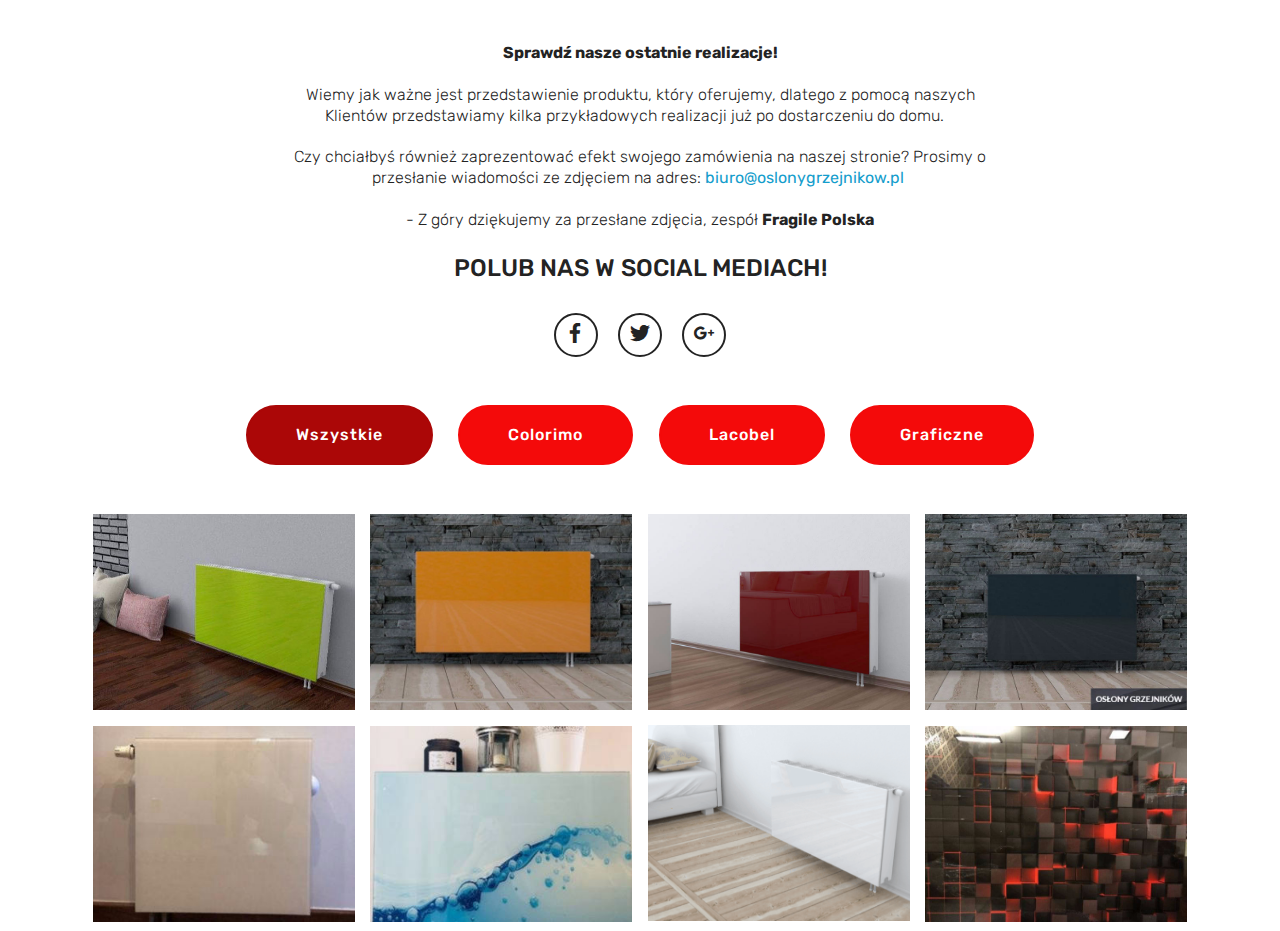
==== page1.html @ f4527802 "create github pages" ====
<!DOCTYPE html>
<html >
<head>
  <!-- Site made with Mobirise Website Builder v4.7.9, https://mobirise.com -->
  <meta charset="UTF-8">
  <meta http-equiv="X-UA-Compatible" content="IE=edge">
  <meta name="generator" content="Mobirise v4.7.9, mobirise.com">
  <meta name="viewport" content="width=device-width, initial-scale=1, minimum-scale=1">
  <link rel="shortcut icon" href="assets/images/logo4.png" type="image/x-icon">
  <meta name="description" content="Web Site Creator Description">
  <title>Ostatnie realizacje</title>
  <link rel="stylesheet" href="assets/web/assets/mobirise-icons/mobirise-icons.css">
  <link rel="stylesheet" href="assets/tether/tether.min.css">
  <link rel="stylesheet" href="assets/bootstrap/css/bootstrap.min.css">
  <link rel="stylesheet" href="assets/bootstrap/css/bootstrap-grid.min.css">
  <link rel="stylesheet" href="assets/bootstrap/css/bootstrap-reboot.min.css">
  <link rel="stylesheet" href="assets/socicon/css/styles.css">
  <link rel="stylesheet" href="assets/theme/css/style.css">
  <link rel="stylesheet" href="assets/gallery/style.css">
  <link rel="stylesheet" href="assets/mobirise/css/mbr-additional.css" type="text/css">
  
  
  
</head>
<body>
  <section class="mbr-section content4 cid-qWArgfiCGj" id="content4-w">

    

    <div class="container">
        <div class="media-container-row">
            <div class="title col-12 col-md-8">
                <h2 class="align-center pb-3 mbr-fonts-style display-4"><strong>Sprawdź nasze ostatnie realizacje!</strong></h2>
                <h3 class="mbr-section-subtitle align-center mbr-light mbr-fonts-style display-4">Wiemy jak ważne jest przedstawienie produktu, który oferujemy, dlatego z pomocą naszych Klientów przedstawiamy kilka przykładowych realizacji już po dostarczeniu do domu. &nbsp;&nbsp;<div><br></div><div>Czy chciałbyś również zaprezentować efekt swojego zamówienia na naszej stronie?  Prosimy o przesłanie wiadomości ze zdjęciem na adres:&nbsp;<a href="mailto:biuro@oslonygrzejnikow.pl">biuro@oslonygrzejnikow.pl</a><span style="font-size: 1rem;"><a href="mailto:biuro@oslonygrzejnikow.pl">&nbsp;</a></span></div><div><br></div><div>- Z góry dziękujemy za przesłane zdjęcia, zespół <strong>Fragile Polska</strong></div></h3>
                
            </div>
        </div>
    </div>
</section>

<section class="engine"><a href="https://mobiri.se/x">free css templates</a></section><section class="cid-qWDPnxVMmJ" id="social-buttons1-17">
    
    

    

    <div class="container">
        <div class="media-container-row">
            <div class="col-md-8 align-center">
                <h2 class="pb-3 mbr-section-title mbr-fonts-style display-5">POLUB NAS W SOCIAL MEDIACH!</h2>
                <div>
                    <div class="mbr-social-likes" data-counters="false">
                        <span class="btn btn-social facebook mx-2" title="Udostępnij łącze na Facebooku">
                            <i class="socicon socicon-facebook"></i>
                        </span>
                        <span class="btn btn-social twitter mx-2" title="Udostępnij łącze na Twitterze">
                            <i class="socicon socicon-twitter"></i>
                        </span>
                        <span class="btn btn-social plusone mx-2" title="Udostępnij łącze na Google+">
                            <i class="socicon socicon-googleplus"></i>
                        </span>
                        
                        
                    </div>
                </div>
            </div>
        </div>
    </div>
</section>

<section class="mbr-gallery mbr-slider-carousel cid-qWDx7DOPC5" id="gallery2-12">

    

    <div class="container">
        <div><!-- Filter --><div class="mbr-gallery-filter container gallery-filter-active"><ul buttons="0"><li class="mbr-gallery-filter-all"><a class="btn btn-md btn-secondary active display-7" href="">Wszystkie</a></li></ul></div><!-- Gallery --><div class="mbr-gallery-row"><div class="mbr-gallery-layout-default"><div><div><div class="mbr-gallery-item mbr-gallery-item--p1" data-video-url="false" data-tags="Colorimo"><div href="#lb-gallery2-12" data-slide-to="0" data-toggle="modal"><img src="assets/images/727834601-1-1000x700-oslona-grzejnika-maskownica-na-grzejnik-szklo-colorimo-oraz-lacobel-katowice-rev001-1-644x361-481x361.jpg" alt="" title=""><span class="icon-focus"></span></div></div><div class="mbr-gallery-item mbr-gallery-item--p1" data-video-url="false" data-tags="Colorimo"><div href="#lb-gallery2-12" data-slide-to="1" data-toggle="modal"><img src="assets/images/727834601-7-1000x700-oslona-grzejnika-maskownica-na-grzejnik-szklo-colorimo-oraz-lacobel-rev001-999x495-565x424.jpg" alt="" title=""><span class="icon-focus"></span></div></div><div class="mbr-gallery-item mbr-gallery-item--p1" data-video-url="false" data-tags="Colorimo"><div href="#lb-gallery2-12" data-slide-to="2" data-toggle="modal"><img src="assets/images/wizualizacja-4-b-1000x563-750x562.jpg" alt="" title=""><span class="icon-focus"></span></div></div><div class="mbr-gallery-item mbr-gallery-item--p1" data-video-url="false" data-tags="Colorimo"><div href="#lb-gallery2-12" data-slide-to="3" data-toggle="modal"><img src="assets/images/727834601-8-1000x700-oslona-grzejnika-maskownica-na-grzejnik-szklo-colorimo-oraz-lacobel-rev001-1-999x496-661x496.jpg" alt="" title=""><span class="icon-focus"></span></div></div><div class="mbr-gallery-item mbr-gallery-item--p1" data-video-url="false" data-tags="Colorimo"><div href="#lb-gallery2-12" data-slide-to="4" data-toggle="modal"><img src="assets/images/whitess-762x415-553x415.png" alt="" title=""><span class="icon-focus"></span></div></div><div class="mbr-gallery-item mbr-gallery-item--p1" data-video-url="false" data-tags="Lacobel, Graficzne"><div href="#lb-gallery2-12" data-slide-to="5" data-toggle="modal"><img src="assets/images/727834601-4-1000x700-oslona-grzejnika-maskownica-na-grzejnik-szklo-colorimo-oraz-lacobel-uslugi-i-firmy-rev001-1-614x461-614x460.jpg" alt="" title=""><span class="icon-focus"></span></div></div><div class="mbr-gallery-item mbr-gallery-item--p1" data-video-url="false" data-tags="Graficzne, Lacobel"><div href="#lb-gallery2-12" data-slide-to="6" data-toggle="modal"><img src="assets/images/727834601-3-1000x700-oslona-grzejnika-maskownica-na-grzejnik-szklo-colorimo-oraz-lacobel-meble-na-wymiar-rev001-1-327x461-326x245.jpg" alt="" title=""><span class="icon-focus"></span></div></div><div class="mbr-gallery-item mbr-gallery-item--p1" data-video-url="false" data-tags="Lacobel"><div href="#lb-gallery2-12" data-slide-to="7" data-toggle="modal"><img src="assets/images/727834601-2-1000x700-oslona-grzejnika-maskownica-na-grzejnik-szklo-colorimo-oraz-lacobel-dodaj-zdjecia-rev001-2-347x461-338x253.jpg" alt="" title=""><span class="icon-focus"></span></div></div></div></div><div class="clearfix"></div></div></div><!-- Lightbox --><div data-app-prevent-settings="" class="mbr-slider modal fade carousel slide" tabindex="-1" data-keyboard="true" data-interval="false" id="lb-gallery2-12"><div class="modal-dialog"><div class="modal-content"><div class="modal-body"><ol class="carousel-indicators"><li data-app-prevent-settings="" data-target="#lb-gallery2-12" data-slide-to="0"></li><li data-app-prevent-settings="" data-target="#lb-gallery2-12" data-slide-to="1"></li><li data-app-prevent-settings="" data-target="#lb-gallery2-12" data-slide-to="2"></li><li data-app-prevent-settings="" data-target="#lb-gallery2-12" data-slide-to="3"></li><li data-app-prevent-settings="" data-target="#lb-gallery2-12" data-slide-to="4"></li><li data-app-prevent-settings="" data-target="#lb-gallery2-12" data-slide-to="5"></li><li data-app-prevent-settings="" data-target="#lb-gallery2-12" data-slide-to="6"></li><li data-app-prevent-settings="" data-target="#lb-gallery2-12" class=" active" data-slide-to="7"></li></ol><div class="carousel-inner"><div class="carousel-item"><img src="assets/images/727834601-1-1000x700-oslona-grzejnika-maskownica-na-grzejnik-szklo-colorimo-oraz-lacobel-katowice-rev001-1-644x361.jpg" alt="" title=""></div><div class="carousel-item"><img src="assets/images/727834601-7-1000x700-oslona-grzejnika-maskownica-na-grzejnik-szklo-colorimo-oraz-lacobel-rev001-999x495.jpg" alt="" title=""></div><div class="carousel-item"><img src="assets/images/wizualizacja-4-b-1000x563.jpg" alt="" title=""></div><div class="carousel-item"><img src="assets/images/727834601-8-1000x700-oslona-grzejnika-maskownica-na-grzejnik-szklo-colorimo-oraz-lacobel-rev001-1-999x496.jpg" alt="" title=""></div><div class="carousel-item"><img src="assets/images/whitess-762x415.png" alt="" title=""></div><div class="carousel-item"><img src="assets/images/727834601-4-1000x700-oslona-grzejnika-maskownica-na-grzejnik-szklo-colorimo-oraz-lacobel-uslugi-i-firmy-rev001-1-614x461.jpg" alt="" title=""></div><div class="carousel-item"><img src="assets/images/727834601-3-1000x700-oslona-grzejnika-maskownica-na-grzejnik-szklo-colorimo-oraz-lacobel-meble-na-wymiar-rev001-1-327x461.jpg" alt="" title=""></div><div class="carousel-item active"><img src="assets/images/727834601-2-1000x700-oslona-grzejnika-maskownica-na-grzejnik-szklo-colorimo-oraz-lacobel-dodaj-zdjecia-rev001-2-347x461.jpg" alt="" title=""></div></div><a class="carousel-control carousel-control-prev" role="button" data-slide="prev" href="#lb-gallery2-12"><span class="mbri-left mbr-iconfont" aria-hidden="true"></span><span class="sr-only">Previous</span></a><a class="carousel-control carousel-control-next" role="button" data-slide="next" href="#lb-gallery2-12"><span class="mbri-right mbr-iconfont" aria-hidden="true"></span><span class="sr-only">Next</span></a><a class="close" href="#" role="button" data-dismiss="modal"><span class="sr-only">Close</span></a></div></div></div></div></div>
    </div>

</section>


  <script src="assets/web/assets/jquery/jquery.min.js"></script>
  <script src="assets/popper/popper.min.js"></script>
  <script src="assets/tether/tether.min.js"></script>
  <script src="assets/bootstrap/js/bootstrap.min.js"></script>
  <script src="assets/smoothscroll/smooth-scroll.js"></script>
  <script src="assets/sociallikes/social-likes.js"></script>
  <script src="assets/masonry/masonry.pkgd.min.js"></script>
  <script src="assets/imagesloaded/imagesloaded.pkgd.min.js"></script>
  <script src="assets/vimeoplayer/jquery.mb.vimeo_player.js"></script>
  <script src="assets/bootstrapcarouselswipe/bootstrap-carousel-swipe.js"></script>
  <script src="assets/theme/js/script.js"></script>
  <script src="assets/gallery/player.min.js"></script>
  <script src="assets/gallery/script.js"></script>
  <script src="assets/slidervideo/script.js"></script>
  
  
</body>
</html>
---- assets/web/assets/mobirise-icons/mobirise-icons.css ----
@font-face {
  font-family: 'MobiriseIcons';
  src:  url('mobirise-icons.eot?spat4u');
  src:  url('mobirise-icons.eot?spat4u#iefix') format('embedded-opentype'),
    url('mobirise-icons.ttf?spat4u') format('truetype'),
    url('mobirise-icons.woff?spat4u') format('woff'),
    url('mobirise-icons.svg?spat4u#MobiriseIcons') format('svg');
  font-weight: normal;
  font-style: normal;
}

[class^="mbri-"], [class*=" mbri-"] {
  /* use !important to prevent issues with browser extensions that change fonts */
  font-family: MobiriseIcons !important;
  speak: none;
  font-style: normal;
  font-weight: normal;
  font-variant: normal;
  text-transform: none;
  line-height: 1;

  /* Better Font Rendering =========== */
  -webkit-font-smoothing: antialiased;
  -moz-osx-font-smoothing: grayscale;
}

.mbri-add-submenu:before {
  content: "\e900";
}
.mbri-alert:before {
  content: "\e901";
}
.mbri-align-center:before {
  content: "\e902";
}
.mbri-align-justify:before {
  content: "\e903";
}
.mbri-align-left:before {
  content: "\e904";
}
.mbri-align-right:before {
  content: "\e905";
}
.mbri-android:before {
  content: "\e906";
}
.mbri-apple:before {
  content: "\e907";
}
.mbri-arrow-down:before {
  content: "\e908";
}
.mbri-arrow-next:before {
  content: "\e909";
}
.mbri-arrow-prev:before {
  content: "\e90a";
}
.mbri-arrow-up:before {
  content: "\e90b";
}
.mbri-bold:before {
  content: "\e90c";
}
.mbri-bookmark:before {
  content: "\e90d";
}
.mbri-bootstrap:before {
  content: "\e90e";
}
.mbri-briefcase:before {
  content: "\e90f";
}
.mbri-browse:before {
  content: "\e910";
}
.mbri-bulleted-list:before {
  content: "\e911";
}
.mbri-calendar:before {
  content: "\e912";
}
.mbri-camera:before {
  content: "\e913";
}
.mbri-cart-add:before {
  content: "\e914";
}
.mbri-cart-full:before {
  content: "\e915";
}
.mbri-cash:before {
  content: "\e916";
}
.mbri-change-style:before {
  content: "\e917";
}
.mbri-chat:before {
  content: "\e918";
}
.mbri-clock:before {
  content: "\e919";
}
.mbri-close:before {
  content: "\e91a";
}
.mbri-cloud:before {
  content: "\e91b";
}
.mbri-code:before {
  content: "\e91c";
}
.mbri-contact-form:before {
  content: "\e91d";
}
.mbri-credit-card:before {
  content: "\e91e";
}
.mbri-cursor-click:before {
  content: "\e91f";
}
.mbri-cust-feedback:before {
  content: "\e920";
}
.mbri-database:before {
  content: "\e921";
}
.mbri-delivery:before {
  content: "\e922";
}
.mbri-desktop:before {
  content: "\e923";
}
.mbri-devices:before {
  content: "\e924";
}
.mbri-down:before {
  content: "\e925";
}
.mbri-download:before {
  content: "\e989";
}
.mbri-drag-n-drop:before {
  content: "\e927";
}
.mbri-drag-n-drop2:before {
  content: "\e928";
}
.mbri-edit:before {
  content: "\e929";
}
.mbri-edit2:before {
  content: "\e92a";
}
.mbri-error:before {
  content: "\e92b";
}
.mbri-extension:before {
  content: "\e92c";
}
.mbri-features:before {
  content: "\e92d";
}
.mbri-file:before {
  content: "\e92e";
}
.mbri-flag:before {
  content: "\e92f";
}
.mbri-folder:before {
  content: "\e930";
}
.mbri-gift:before {
  content: "\e931";
}
.mbri-github:before {
  content: "\e932";
}
.mbri-globe:before {
  content: "\e933";
}
.mbri-globe-2:before {
  content: "\e934";
}
.mbri-growing-chart:before {
  content: "\e935";
}
.mbri-hearth:before {
  content: "\e936";
}
.mbri-help:before {
  content: "\e937";
}
.mbri-home:before {
  content: "\e938";
}
.mbri-hot-cup:before {
  content: "\e939";
}
.mbri-idea:before {
  content: "\e93a";
}
.mbri-image-gallery:before {
  content: "\e93b";
}
.mbri-image-slider:before {
  content: "\e93c";
}
.mbri-info:before {
  content: "\e93d";
}
.mbri-italic:before {
  content: "\e93e";
}
.mbri-key:before {
  content: "\e93f";
}
.mbri-laptop:before {
  content: "\e940";
}
.mbri-layers:before {
  content: "\e941";
}
.mbri-left-right:before {
  content: "\e942";
}
.mbri-left:before {
  content: "\e943";
}
.mbri-letter:before {
  content: "\e944";
}
.mbri-like:before {
  content: "\e945";
}
.mbri-link:before {
  content: "\e946";
}
.mbri-lock:before {
  content: "\e947";
}
.mbri-login:before {
  content: "\e948";
}
.mbri-logout:before {
  content: "\e949";
}
.mbri-magic-stick:before {
  content: "\e94a";
}
.mbri-map-pin:before {
  content: "\e94b";
}
.mbri-menu:before {
  content: "\e94c";
}
.mbri-mobile:before {
  content: "\e94d";
}
.mbri-mobile2:before {
  content: "\e94e";
}
.mbri-mobirise:before {
  content: "\e94f";
}
.mbri-more-horizontal:before {
  content: "\e950";
}
.mbri-more-vertical:before {
  content: "\e951";
}
.mbri-music:before {
  content: "\e952";
}
.mbri-new-file:before {
  content: "\e953";
}
.mbri-numbered-list:before {
  content: "\e954";
}
.mbri-opened-folder:before {
  content: "\e955";
}
.mbri-pages:before {
  content: "\e956";
}
.mbri-paper-plane:before {
  content: "\e957";
}
.mbri-paperclip:before {
  content: "\e958";
}
.mbri-photo:before {
  content: "\e959";
}
.mbri-photos:before {
  content: "\e95a";
}
.mbri-pin:before {
  content: "\e95b";
}
.mbri-play:before {
  content: "\e95c";
}
.mbri-plus:before {
  content: "\e95d";
}
.mbri-preview:before {
  content: "\e95e";
}
.mbri-print:before {
  content: "\e95f";
}
.mbri-protect:before {
  content: "\e960";
}
.mbri-question:before {
  content: "\e961";
}
.mbri-quote-left:before {
  content: "\e962";
}
.mbri-quote-right:before {
  content: "\e963";
}
.mbri-refresh:before {
  content: "\e964";
}
.mbri-responsive:before {
  content: "\e965";
}
.mbri-right:before {
  content: "\e966";
}
.mbri-rocket:before {
  content: "\e967";
}
.mbri-sad-face:before {
  content: "\e968";
}
.mbri-sale:before {
  content: "\e969";
}
.mbri-save:before {
  content: "\e96a";
}
.mbri-search:before {
  content: "\e96b";
}
.mbri-setting:before {
  content: "\e96c";
}
.mbri-setting2:before {
  content: "\e96d";
}
.mbri-setting3:before {
  content: "\e96e";
}
.mbri-share:before {
  content: "\e96f";
}
.mbri-shopping-bag:before {
  content: "\e970";
}
.mbri-shopping-basket:before {
  content: "\e971";
}
.mbri-shopping-cart:before {
  content: "\e972";
}
.mbri-sites:before {
  content: "\e973";
}
.mbri-smile-face:before {
  content: "\e974";
}
.mbri-speed:before {
  content: "\e975";
}
.mbri-star:before {
  content: "\e976";
}
.mbri-success:before {
  content: "\e977";
}
.mbri-sun:before {
  content: "\e978";
}
.mbri-sun2:before {
  content: "\e979";
}
.mbri-tablet:before {
  content: "\e97a";
}
.mbri-tablet-vertical:before {
  content: "\e97b";
}
.mbri-target:before {
  content: "\e97c";
}
.mbri-timer:before {
  content: "\e97d";
}
.mbri-to-ftp:before {
  content: "\e97e";
}
.mbri-to-local-drive:before {
  content: "\e97f";
}
.mbri-touch-swipe:before {
  content: "\e980";
}
.mbri-touch:before {
  content: "\e981";
}
.mbri-trash:before {
  content: "\e982";
}
.mbri-underline:before {
  content: "\e983";
}
.mbri-unlink:before {
  content: "\e984";
}
.mbri-unlock:before {
  content: "\e985";
}
.mbri-up-down:before {
  content: "\e986";
}
.mbri-up:before {
  content: "\e987";
}
.mbri-update:before {
  content: "\e988";
}
.mbri-upload:before {
 content: "\e926"; 
}
.mbri-user:before {
  content: "\e98a";
}
.mbri-user2:before {
  content: "\e98b";
}
.mbri-users:before {
  content: "\e98c";
}
.mbri-video:before {
  content: "\e98d";
}
.mbri-video-play:before {
  content: "\e98e";
}
.mbri-watch:before {
  content: "\e98f";
}
.mbri-website-theme:before {
  content: "\e990";
}
.mbri-wifi:before {
  content: "\e991";
}
.mbri-windows:before {
  content: "\e992";
}
.mbri-zoom-out:before {
  content: "\e993";
}
.mbri-redo:before {
  content: "\e994";
}
.mbri-undo:before {
  content: "\e995";
}
---- assets/socicon/css/styles.css ----
@charset "UTF-8";

@font-face {
  font-family: "socicon";
  src:url("../fonts/socicon.eot");
  src:url("../fonts/socicon.eot?#iefix") format("embedded-opentype"),
    url("../fonts/socicon.woff") format("woff"),
    url("../fonts/socicon.ttf") format("truetype"),
    url("../fonts/socicon.svg#socicon") format("svg");
  font-weight: normal;
  font-style: normal;

}

[data-icon]:before {
  font-family: "socicon" !important;
  content: attr(data-icon);
  font-style: normal !important;
  font-weight: normal !important;
  font-variant: normal !important;
  text-transform: none !important;
  speak: none;
  line-height: 1;
  -webkit-font-smoothing: antialiased;
  -moz-osx-font-smoothing: grayscale;
}

[class^="socicon-"]:before,
[class*=" socicon-"]:before {
  font-family: "socicon" !important;
  font-style: normal !important;
  font-weight: normal !important;
  font-variant: normal !important;
  text-transform: none !important;
  speak: none;
  line-height: 1;
  -webkit-font-smoothing: antialiased;
  -moz-osx-font-smoothing: grayscale;
}

.socicon-modelmayhem:before {
  content: "\e000";
}
.socicon-mixcloud:before {
  content: "\e001";
}
.socicon-drupal:before {
  content: "\e002";
}
.socicon-swarm:before {
  content: "\e003";
}
.socicon-istock:before {
  content: "\e004";
}
.socicon-yammer:before {
  content: "\e005";
}
.socicon-ello:before {
  content: "\e006";
}
.socicon-stackoverflow:before {
  content: "\e007";
}
.socicon-persona:before {
  content: "\e008";
}
.socicon-triplej:before {
  content: "\e009";
}
.socicon-houzz:before {
  content: "\e00a";
}
.socicon-rss:before {
  content: "\e00b";
}
.socicon-paypal:before {
  content: "\e00c";
}
.socicon-odnoklassniki:before {
  content: "\e00d";
}
.socicon-airbnb:before {
  content: "\e00e";
}
.socicon-periscope:before {
  content: "\e00f";
}
.socicon-outlook:before {
  content: "\e010";
}
.socicon-coderwall:before {
  content: "\e011";
}
.socicon-tripadvisor:before {
  content: "\e012";
}
.socicon-appnet:before {
  content: "\e013";
}
.socicon-goodreads:before {
  content: "\e014";
}
.socicon-tripit:before {
  content: "\e015";
}
.socicon-lanyrd:before {
  content: "\e016";
}
.socicon-slideshare:before {
  content: "\e017";
}
.socicon-buffer:before {
  content: "\e018";
}
.socicon-disqus:before {
  content: "\e019";
}
.socicon-vkontakte:before {
  content: "\e01a";
}
.socicon-whatsapp:before {
  content: "\e01b";
}
.socicon-patreon:before {
  content: "\e01c";
}
.socicon-storehouse:before {
  content: "\e01d";
}
.socicon-pocket:before {
  content: "\e01e";
}
.socicon-mail:before {
  content: "\e01f";
}
.socicon-blogger:before {
  content: "\e020";
}
.socicon-technorati:before {
  content: "\e021";
}
.socicon-reddit:before {
  content: "\e022";
}
.socicon-dribbble:before {
  content: "\e023";
}
.socicon-stumbleupon:before {
  content: "\e024";
}
.socicon-digg:before {
  content: "\e025";
}
.socicon-envato:before {
  content: "\e026";
}
.socicon-behance:before {
  content: "\e027";
}
.socicon-delicious:before {
  content: "\e028";
}
.socicon-deviantart:before {
  content: "\e029";
}
.socicon-forrst:before {
  content: "\e02a";
}
.socicon-play:before {
  content: "\e02b";
}
.socicon-zerply:before {
  content: "\e02c";
}
.socicon-wikipedia:before {
  content: "\e02d";
}
.socicon-apple:before {
  content: "\e02e";
}
.socicon-flattr:before {
  content: "\e02f";
}
.socicon-github:before {
  content: "\e030";
}
.socicon-renren:before {
  content: "\e031";
}
.socicon-friendfeed:before {
  content: "\e032";
}
.socicon-newsvine:before {
  content: "\e033";
}
.socicon-identica:before {
  content: "\e034";
}
.socicon-bebo:before {
  content: "\e035";
}
.socicon-zynga:before {
  content: "\e036";
}
.socicon-steam:before {
  content: "\e037";
}
.socicon-xbox:before {
  content: "\e038";
}
.socicon-windows:before {
  content: "\e039";
}
.socicon-qq:before {
  content: "\e03a";
}
.socicon-douban:before {
  content: "\e03b";
}
.socicon-meetup:before {
  content: "\e03c";
}
.socicon-playstation:before {
  content: "\e03d";
}
.socicon-android:before {
  content: "\e03e";
}
.socicon-snapchat:before {
  content: "\e03f";
}
.socicon-twitter:before {
  content: "\e040";
}
.socicon-facebook:before {
  content: "\e041";
}
.socicon-googleplus:before {
  content: "\e042";
}
.socicon-pinterest:before {
  content: "\e043";
}
.socicon-foursquare:before {
  content: "\e044";
}
.socicon-yahoo:before {
  content: "\e045";
}
.socicon-skype:before {
  content: "\e046";
}
.socicon-yelp:before {
  content: "\e047";
}
.socicon-feedburner:before {
  content: "\e048";
}
.socicon-linkedin:before {
  content: "\e049";
}
.socicon-viadeo:before {
  content: "\e04a";
}
.socicon-xing:before {
  content: "\e04b";
}
.socicon-myspace:before {
  content: "\e04c";
}
.socicon-soundcloud:before {
  content: "\e04d";
}
.socicon-spotify:before {
  content: "\e04e";
}
.socicon-grooveshark:before {
  content: "\e04f";
}
.socicon-lastfm:before {
  content: "\e050";
}
.socicon-youtube:before {
  content: "\e051";
}
.socicon-vimeo:before {
  content: "\e052";
}
.socicon-dailymotion:before {
  content: "\e053";
}
.socicon-vine:before {
  content: "\e054";
}
.socicon-flickr:before {
  content: "\e055";
}
.socicon-500px:before {
  content: "\e056";
}
.socicon-wordpress:before {
  content: "\e058";
}
.socicon-tumblr:before {
  content: "\e059";
}
.socicon-twitch:before {
  content: "\e05a";
}
.socicon-8tracks:before {
  content: "\e05b";
}
.socicon-amazon:before {
  content: "\e05c";
}
.socicon-icq:before {
  content: "\e05d";
}
.socicon-smugmug:before {
  content: "\e05e";
}
.socicon-ravelry:before {
  content: "\e05f";
}
.socicon-weibo:before {
  content: "\e060";
}
.socicon-baidu:before {
  content: "\e061";
}
.socicon-angellist:before {
  content: "\e062";
}
.socicon-ebay:before {
  content: "\e063";
}
.socicon-imdb:before {
  content: "\e064";
}
.socicon-stayfriends:before {
  content: "\e065";
}
.socicon-residentadvisor:before {
  content: "\e066";
}
.socicon-google:before {
  content: "\e067";
}
.socicon-yandex:before {
  content: "\e068";
}
.socicon-sharethis:before {
  content: "\e069";
}
.socicon-bandcamp:before {
  content: "\e06a";
}
.socicon-itunes:before {
  content: "\e06b";
}
.socicon-deezer:before {
  content: "\e06c";
}
.socicon-telegram:before {
  content: "\e06e";
}
.socicon-openid:before {
  content: "\e06f";
}
.socicon-amplement:before {
  content: "\e070";
}
.socicon-viber:before {
  content: "\e071";
}
.socicon-zomato:before {
  content: "\e072";
}
.socicon-draugiem:before {
  content: "\e074";
}
.socicon-endomodo:before {
  content: "\e075";
}
.socicon-filmweb:before {
  content: "\e076";
}
.socicon-stackexchange:before {
  content: "\e077";
}
.socicon-wykop:before {
  content: "\e078";
}
.socicon-teamspeak:before {
  content: "\e079";
}
.socicon-teamviewer:before {
  content: "\e07a";
}
.socicon-ventrilo:before {
  content: "\e07b";
}
.socicon-younow:before {
  content: "\e07c";
}
.socicon-raidcall:before {
  content: "\e07d";
}
.socicon-mumble:before {
  content: "\e07e";
}
.socicon-medium:before {
  content: "\e06d";
}
.socicon-bebee:before {
  content: "\e07f";
}
.socicon-hitbox:before {
  content: "\e080";
}
.socicon-reverbnation:before {
  content: "\e081";
}
.socicon-formulr:before {
  content: "\e082";
}
.socicon-instagram:before {
  content: "\e057";
}
.socicon-battlenet:before {
  content: "\e083";
}
.socicon-chrome:before {
  content: "\e084";
}
.socicon-discord:before {
  content: "\e086";
}
.socicon-issuu:before {
  content: "\e087";
}
.socicon-macos:before {
  content: "\e088";
}
.socicon-firefox:before {
  content: "\e089";
}
.socicon-opera:before {
  content: "\e08d";
}
.socicon-keybase:before {
  content: "\e090";
}
.socicon-alliance:before {
  content: "\e091";
}
.socicon-livejournal:before {
  content: "\e092";
}
.socicon-googlephotos:before {
  content: "\e093";
}
.socicon-horde:before {
  content: "\e094";
}
.socicon-etsy:before {
  content: "\e095";
}
.socicon-zapier:before {
  content: "\e096";
}
.socicon-google-scholar:before {
  content: "\e097";
}
.socicon-researchgate:before {
  content: "\e098";
}
.socicon-wechat:before {
  content: "\e099";
}
.socicon-strava:before {
  content: "\e09a";
}
.socicon-line:before {
  content: "\e09b";
}
.socicon-lyft:before {
  content: "\e09c";
}
.socicon-uber:before {
  content: "\e09d";
}
.socicon-songkick:before {
  content: "\e09e";
}
.socicon-viewbug:before {
  content: "\e09f";
}
.socicon-googlegroups:before {
  content: "\e0a0";
}
.socicon-quora:before {
  content: "\e073";
}
.socicon-diablo:before {
  content: "\e085";
}
.socicon-blizzard:before {
  content: "\e0a1";
}
.socicon-hearthstone:before {
  content: "\e08b";
}
.socicon-heroes:before {
  content: "\e08a";
}
.socicon-overwatch:before {
  content: "\e08c";
}
.socicon-warcraft:before {
  content: "\e08e";
}
.socicon-starcraft:before {
  content: "\e08f";
}
.socicon-beam:before {
  content: "\e0a2";
}
.socicon-curse:before {
  content: "\e0a3";
}
.socicon-player:before {
  content: "\e0a4";
}
.socicon-streamjar:before {
  content: "\e0a5";
}
.socicon-nintendo:before {
  content: "\e0a6";
}
.socicon-hellocoton:before {
  content: "\e0a7";
}
---- assets/theme/css/style.css ----
/*!
 * Mobirise v4 theme (https://mobirise.com/)
 * Copyright 2017 Mobirise
 */
section {
  background-color: #eeeeee; }

section,
.container,
.container-fluid {
  position: relative;
  word-wrap: break-word; }

a.mbr-iconfont:hover {
  text-decoration: none; }

.article .lead p, .article .lead ul, .article .lead ol, .article .lead pre, .article .lead blockquote {
  margin-bottom: 0; }

a {
  font-style: normal;
  font-weight: 400;
  cursor: pointer; }
  a, a:hover {
    text-decoration: none; }

figure {
  margin-bottom: 0; }

body {
  color: #232323; }

h1, h2, h3, h4, h5, h6,
.h1, .h2, .h3, .h4, .h5, .h6,
.display-1, .display-2, .display-3, .display-4 {
  line-height: 1;
  word-break: break-word;
  word-wrap: break-word; }

b, strong {
  font-weight: bold; }

blockquote {
  padding: 10px 0 10px 20px;
  position: relative;
  border-left: 2px solid;
  border-color: #ff3366; }

input:-webkit-autofill, input:-webkit-autofill:hover, input:-webkit-autofill:focus, input:-webkit-autofill:active {
  transition-delay: 9999s;
  transition-property: background-color, color; }

textarea[type="hidden"] {
  display: none; }

body {
  position: relative; }

section {
  background-position: 50% 50%;
  background-repeat: no-repeat;
  background-size: cover; }
  section .mbr-background-video,
  section .mbr-background-video-preview {
    position: absolute;
    bottom: 0;
    left: 0;
    right: 0;
    top: 0; }

.hidden {
  visibility: hidden; }

.mbr-z-index20 {
  z-index: 20; }

/*! Base colors */
.mbr-white {
  color: #ffffff; }

.mbr-black {
  color: #000000; }

.mbr-bg-white {
  background-color: #ffffff; }

.mbr-bg-black {
  background-color: #000000; }

/*! Text-aligns */
.align-left {
  text-align: left; }

.align-center {
  text-align: center; }

.align-right {
  text-align: right; }

@media (max-width: 767px) {
  .align-left, .align-center, .align-right, .mbr-section-btn, .mbr-section-title {
    text-align: center; } }
/*! Font-weight  */
.mbr-light {
  font-weight: 300; }

.mbr-regular {
  font-weight: 400; }

.mbr-semibold {
  font-weight: 500; }

.mbr-bold {
  font-weight: 700; }

/*! Media  */
.media-size-item {
  -webkit-flex: 1 1 auto;
  -moz-flex: 1 1 auto;
  -ms-flex: 1 1 auto;
  -o-flex: 1 1 auto;
  flex: 1 1 auto; }

.media-content {
  -webkit-flex-basis: 100%;
  flex-basis: 100%; }

.media-container-row {
  display: -ms-flexbox;
  display: -webkit-flex;
  display: flex;
  -webkit-flex-direction: row;
  -ms-flex-direction: row;
  flex-direction: row;
  -webkit-flex-wrap: wrap;
  -ms-flex-wrap: wrap;
  flex-wrap: wrap;
  -webkit-justify-content: center;
  -ms-flex-pack: center;
  justify-content: center;
  -webkit-align-content: center;
  -ms-flex-line-pack: center;
  align-content: center;
  -webkit-align-items: start;
  -ms-flex-align: start;
  align-items: start; }
  .media-container-row .media-size-item {
    width: 400px; }

.media-container-column {
  display: -ms-flexbox;
  display: -webkit-flex;
  display: flex;
  -webkit-flex-direction: column;
  -ms-flex-direction: column;
  flex-direction: column;
  -webkit-flex-wrap: wrap;
  -ms-flex-wrap: wrap;
  flex-wrap: wrap;
  -webkit-justify-content: center;
  -ms-flex-pack: center;
  justify-content: center;
  -webkit-align-content: center;
  -ms-flex-line-pack: center;
  align-content: center;
  -webkit-align-items: stretch;
  -ms-flex-align: stretch;
  align-items: stretch; }
  .media-container-column > * {
    width: 100%; }

@media (min-width: 992px) {
  .media-container-row {
    -webkit-flex-wrap: nowrap;
    -ms-flex-wrap: nowrap;
    flex-wrap: nowrap; } }
figure {
  overflow: hidden; }

figure[mbr-media-size] {
  transition: width 0.1s; }

.mbr-figure img, .mbr-figure iframe {
  display: block;
  width: 100%; }

.card {
  background-color: transparent;
  border: none; }

.card-img {
  text-align: center;
  flex-shrink: 0; }

.media {
  max-width: 100%;
  margin: 0 auto; }

.mbr-figure {
  -ms-flex-item-align: center;
  -ms-grid-row-align: center;
  -webkit-align-self: center;
  align-self: center; }

.media-container > div {
  max-width: 100%; }

.mbr-figure img, .card-img img {
  width: 100%; }

@media (max-width: 991px) {
  .media-size-item {
    width: auto !important; }

  .media {
    width: auto; }

  .mbr-figure {
    width: 100% !important; } }
/*! Buttons */
.mbr-section-btn {
  margin-left: -.25rem;
  margin-right: -.25rem;
  font-size: 0; }

nav .mbr-section-btn {
  margin-left: 0rem;
  margin-right: 0rem; }

/*! Btn icon margin */
.btn .mbr-iconfont, .btn.btn-sm .mbr-iconfont {
  cursor: pointer;
  margin-right: 0.5rem; }

.btn.btn-md .mbr-iconfont, .btn.btn-md .mbr-iconfont {
  margin-right: 0.8rem; }

.mbr-regular {
  font-weight: 400; }

.mbr-semibold {
  font-weight: 500; }

.mbr-bold {
  font-weight: 700; }

[type="submit"] {
  -webkit-appearance: none; }

/*! Full-screen */
.mbr-fullscreen .mbr-overlay {
  min-height: 100vh; }

.mbr-fullscreen {
  display: flex;
  display: -webkit-flex;
  display: -moz-flex;
  display: -ms-flex;
  display: -o-flex;
  align-items: center;
  -webkit-align-items: center;
  min-height: 100vh;
  padding-top: 3rem;
  padding-bottom: 3rem; }

/*! Map */
.map {
  height: 25rem;
  position: relative; }
  .map iframe {
    width: 100%;
    height: 100%; }

/* Form */
.form-asterisk {
  font-family: initial;
  position: absolute;
  top: -2px;
  font-weight: normal; }

/*! Scroll to top arrow */
.mbr-arrow-up {
  bottom: 25px;
  right: 90px;
  position: fixed;
  text-align: right;
  z-index: 5000;
  color: #ffffff;
  font-size: 32px;
  transform: rotate(180deg);
  -webkit-transform: rotate(180deg); }

.mbr-arrow-up a {
  background: rgba(0, 0, 0, 0.2);
  border-radius: 3px;
  color: #fff;
  display: inline-block;
  height: 60px;
  width: 60px;
  outline-style: none !important;
  position: relative;
  text-decoration: none;
  transition: all .3s ease-in-out;
  cursor: pointer;
  text-align: center; }
  .mbr-arrow-up a:hover {
    background-color: rgba(0, 0, 0, 0.4); }
  .mbr-arrow-up a i {
    line-height: 60px; }

.mbr-arrow-up-icon {
  display: block;
  color: #fff; }

.mbr-arrow-up-icon::before {
  content: "\203a";
  display: inline-block;
  font-family: serif;
  font-size: 32px;
  line-height: 1;
  font-style: normal;
  position: relative;
  top: 6px;
  left: -4px;
  -webkit-transform: rotate(-90deg);
  transform: rotate(-90deg); }

/*! Arrow Down */
.mbr-arrow {
  position: absolute;
  bottom: 45px;
  left: 50%;
  width: 60px;
  height: 60px;
  cursor: pointer;
  background-color: rgba(80, 80, 80, 0.5);
  border-radius: 50%;
  -webkit-transform: translateX(-50%);
  transform: translateX(-50%); }
  .mbr-arrow > a {
    display: inline-block;
    text-decoration: none;
    outline-style: none;
    -webkit-animation: arrowdown 1.7s ease-in-out infinite;
    animation: arrowdown 1.7s ease-in-out infinite; }
    .mbr-arrow > a > i {
      position: absolute;
      top: -2px;
      left: 15px;
      font-size: 2rem; }

@keyframes arrowdown {
  0% {
    transform: translateY(0px);
    -webkit-transform: translateY(0px); }
  50% {
    transform: translateY(-5px);
    -webkit-transform: translateY(-5px); }
  100% {
    transform: translateY(0px);
    -webkit-transform: translateY(0px); } }
@-webkit-keyframes arrowdown {
  0% {
    transform: translateY(0px);
    -webkit-transform: translateY(0px); }
  50% {
    transform: translateY(-5px);
    -webkit-transform: translateY(-5px); }
  100% {
    transform: translateY(0px);
    -webkit-transform: translateY(0px); } }
@media (max-width: 500px) {
  .mbr-arrow-up {
    left: 50%;
    right: auto;
    transform: translateX(-50%) rotate(180deg);
    -webkit-transform: translateX(-50%) rotate(180deg); } }
/*Gradients animation*/
@keyframes gradient-animation {
  from {
    background-position: 0% 100%;
    animation-timing-function: ease-in-out; }
  to {
    background-position: 100% 0%;
    animation-timing-function: ease-in-out; } }
@-webkit-keyframes gradient-animation {
  from {
    background-position: 0% 100%;
    animation-timing-function: ease-in-out; }
  to {
    background-position: 100% 0%;
    animation-timing-function: ease-in-out; } }
.bg-gradient {
  background-size: 200% 200%;
  animation: gradient-animation 5s infinite alternate;
  -webkit-animation: gradient-animation 5s infinite alternate; }

.menu .navbar-brand {
  display: -webkit-flex; }
  .menu .navbar-brand span {
    display: flex;
    display: -webkit-flex; }
  .menu .navbar-brand .navbar-caption-wrap {
    display: -webkit-flex; }
  .menu .navbar-brand .navbar-logo img {
    display: -webkit-flex; }
@media (min-width: 768px) and (max-width: 991px) {
  .menu .navbar-toggleable-sm .navbar-nav {
    display: -webkit-box;
    display: -webkit-flex;
    display: -ms-flexbox; } }
@media (min-width: 992px) {
  .menu .navbar-nav.nav-dropdown {
    display: -webkit-flex; }
  .menu .navbar-toggleable-sm .navbar-collapse {
    display: -webkit-flex !important; } }

/*# sourceMappingURL=style.css.map */
.engine {
	position: absolute;
	text-indent: -2400px;
	text-align: center;
	padding: 0;
	top: 0;
	left: -2400px;
}
---- assets/gallery/style.css ----
/*-------

   Gallery

-------*/
.mbr-gallery .mbr-gallery-item {
  position: relative;
  display: inline-block;
  width: 25%;
  cursor: pointer; }

@media (max-width: 768px) {
  .mbr-gallery .mbr-gallery-item {
    width: 50%; } }
@media (max-width: 400px) {
  .mbr-gallery .mbr-gallery-item {
    width: 100%; } }
.mbr-gallery .icon-focus,
.mbr-gallery .icon-video {
  position: absolute;
  top: calc(50% - 32px);
  left: calc(50% - 24px);
  font-family: 'MobiriseIcons' !important;
  font-size: 3rem !important;
  color: #fff;
  opacity: 0;
  transition: .2s opacity ease-in-out;
  z-index: 5; }

.mbr-gallery .icon-focus::before {
  content: '\e96b'; }

.mbr-gallery .icon-video::before {
  content: '\e95c'; }

.mbr-gallery .mbr-gallery-item > div:hover .icon-focus,
.mbr-gallery .mbr-gallery-item > div:hover .icon-video {
  opacity: 1; }

.mbr-gallery .mbr-gallery-item img {
  width: 100%;
  opacity: 1;
  -webkit-transition: .2s opacity ease-in-out;
  transition: .2s opacity ease-in-out; }

.mbr-gallery .mbr-gallery-item > div:hover img {
  opacity: 1; }

.mbr-gallery .mbr-gallery-item > div {
  background: #fff;
  display: block;
  outline: none;
  position: relative; }

.mbr-gallery .mbr-gallery-item .icon {
  -webkit-transform: translateX(-50%) translateY(-50%);
  -webkit-transition: .2s opacity ease-in-out;
  color: #000;
  font-size: 30px;
  height: 69px;
  left: 50%;
  opacity: 0;
  position: absolute;
  top: 50%;
  transform: translateX(-50%) translateY(-50%);
  transition: .2s opacity ease-in-out;
  width: 69px; }

.mbr-gallery .mbr-gallery-item .icon::after,
.mbr-gallery .mbr-gallery-item .icon::before {
  content: '';
  display: block;
  position: absolute;
  height: 69px;
  width: 1px;
  margin-left: 34.5px;
  background-color: #fff; }

.mbr-gallery .mbr-gallery-item .icon::after {
  width: 69px;
  height: 1px;
  margin-left: 0;
  margin-top: 34.5px; }

.mbr-gallery .mbr-gallery-item > div:hover .icon {
  opacity: 1; }

.mbr-gallery .mbr-gallery-item > div:hover::before {
  opacity: .9; }

.mbr-gallery .mbr-gallery-item > div:hover .mbr-gallery-title {
  background: transparent !important; }

/* remove spacing */
.mbr-gallery .mbr-gallery-row.no-gutter {
  margin: 0; }

.mbr-gallery .mbr-gallery-row.no-gutter .mbr-gallery-item {
  padding: 0; }

/* container */
.mbr-gallery .container.mbr-gallery-layout-default {
  padding: 93px 0; }

/* fix horizontal scrollbar */
.mbr-gallery .mbr-gallery-layout-article,
.mbr-gallery .mbr-gallery-layout-default {
  overflow: hidden; }

/* lightbox */
.mbr-gallery .modal {
  position: fixed;
  overflow: hidden;
  padding-right: 0 !important; }

.mbr-gallery .modal-content {
  border-radius: 0;
  border: none;
  background: transparent; }

.mbr-gallery .modal-body {
  padding: 0; }

.mbr-gallery .modal-body img {
  width: 100%; }

.mbr-gallery .modal .close {
  position: fixed;
  background: #1b1b1b;
  opacity: .5;
  font-size: 35px;
  font-weight: 300;
  width: 70px;
  height: 70px;
  border-radius: 50%;
  color: #fff;
  top: 2.5rem;
  right: 2.5rem;
  line-height: 70px;
  border: none;
  text-align: center;
  text-shadow: none;
  z-index: 5;
  -webkit-transition: opacity .3s ease;
  -moz-transition: opacity .3s ease;
  -o-transition: opacity .3s ease;
  transition: opacity .3s ease;
  font-family: 'MobiriseIcons'; }
  .mbr-gallery .modal .close::before {
    content: '\e91a'; }

.mbr-gallery .modal .close:hover {
  opacity: 1;
  background: #000;
  color: #fff; }

.mbr-gallery .modal-dialog {
  max-width: 100% !important; }

.mbr-gallery .modal.in .modal-dialog {
  margin: 0 auto; }

/* modal back color opacity */
.modal-backdrop.in {
  opacity: .8;
  filter: alpha(opacity=80); }

@media (max-width: 768px) {
  .mbr-gallery .carousel-control,
  .mbr-gallery .carousel-indicators,
  .mbr-gallery .modal .close {
    position: fixed; } }
/* fix fade in effect */
.mbr-gallery .modal.fade .modal-dialog {
  -webkit-transition: margin-top .3s ease-out;
  -moz-transition: margin-top .3s ease-out;
  -o-transition: margin-top .3s ease-out;
  transition: margin-top .3s ease-out; }

.mbr-gallery .modal.fade .modal-dialog,
.mbr-gallery .modal.in .modal-dialog {
  -webkit-transform: none;
  -ms-transform: none;
  -o-transform: none;
  transform: none; }

/*-------

   Slider

-------*/
.mbr-slider .carousel-inner > .active,
.mbr-slider .carousel-inner > .next,
.mbr-slider .carousel-inner > .prev {
  display: table; }

.mbr-slider .carousel-control {
  position: absolute;
  width: 70px;
  height: 70px;
  top: 50%;
  margin-top: -35px;
  line-height: 70px;
  border-radius: 50%;
  font-size: 35px;
  border: 0;
  opacity: .5;
  text-shadow: none;
  z-index: 5;
  color: #fff;
  -webkit-transition: all .2s ease-in-out 0s;
  -o-transition: all .2s ease-in-out 0s;
  transition: all .2s ease-in-out 0s; }

.mbr-gallery .mbr-slider .carousel-control {
  position: fixed; }

@media (max-width: 991px) {
  .mbr-gallery .mbr-slider .carousel-control {
    bottom: 2.5rem;
    margin-top: 0;
    top: auto;
    z-index: 17; } }
.mbr-gallery .mbr-slider .carousel-inner > .active {
  display: block; }

.mbr-slider .carousel-control.left {
  left: 0;
  margin-left: 2.5rem; }

.mbr-slider .carousel-control.right {
  right: 0;
  margin-right: 2.5rem; }

.mbr-slider .carousel-control .icon-next,
.mbr-slider .carousel-control .icon-prev {
  margin-top: -18px;
  font-size: 40px;
  line-height: 27px; }

.mbr-slider .carousel-control:hover {
  background: #1b1b1b;
  color: #fff;
  opacity: 1; }

.mbr-slider .carousel-indicators {
  position: absolute;
  bottom: 0;
  margin-bottom: 1.5rem !important; }

@media (max-width: 543px) {
  .mbr-slider .carousel-indicators {
    display: none; } }
.carousel-indicators .active,
.carousel-indicators li {
  width: 15px;
  height: 15px;
  margin: 3px;
  background: #1b1b1b;
  border: 0;
  opacity: .5; }

.carousel-indicators .active {
  border: 4px solid #1b1b1b;
  background: #fff; }

.carousel-indicators li {
  max-width: 15px;
  max-height: 15px;
  margin: 3px;
  background: #1b1b1b;
  border: 0;
  border-radius: 50%;
  opacity: .5; }

.carousel-indicators li.active {
  border: 4px solid #1b1b1b;
  background: #fff; }

.container .carousel-indicators {
  margin-bottom: 3px; }

.mbr-gallery .mbr-slider .carousel-indicators {
  position: fixed;
  margin-bottom: 2.5rem !important; }

@media (max-width: 991px) {
  .mbr-gallery .mbr-slider .carousel-indicators {
    margin-bottom: 3.625rem !important;
    padding-left: 2.5rem;
    padding-right: 2.5rem; } }
.mbr-slider .carousel-indicators .active,
.mbr-slider .carousel-indicators li {
  width: 20px;
  height: 20px;
  margin: 3px;
  background: #1b1b1b;
  border: 0;
  opacity: .5; }

.mbr-slider .carousel-indicators .active {
  border: 4px solid #1b1b1b;
  background: #fff; }

@media (max-width: 767px) {
  .mbr-slider .carousel-control {
    top: auto;
    bottom: 20px; }

  .mbr-slider > .container .carousel-control {
    margin-bottom: 0; } }
/* boxed slider */
.mbr-slider > .boxed-slider {
  position: relative;
  padding: 93px 0; }

.mbr-slider > .boxed-slider > div {
  position: relative; }

.mbr-slider > .container img {
  width: 100%; }

.mbr-slider > .container img + .row {
  position: absolute;
  top: 50%;
  left: 0;
  right: 0;
  -webkit-transform: translateY(-50%);
  -moz-transform: translateY(-50%);
  transform: translateY(-50%);
  z-index: 2; }

.mbr-slider .mbr-section {
  padding: 0;
  background-attachment: scroll; }

.mbr-slider .mbr-table-cell {
  padding: 0; }

.mbr-slider > .container .carousel-indicators {
  margin-bottom: 3px; }

/* article slider */
.mbr-slider > .article-slider .mbr-section,
.mbr-slider > .article-slider .mbr-section .mbr-table-cell {
  padding-top: 0;
  padding-bottom: 0; }

.modal-backdrop.show {
  opacity: .7; }

.video-container .mbr-background-video iframe {
  width: 100%;
  height: 100%; }

.mbr-gallery-item__hided {
  position: absolute !important;
  left: 0 !important;
  width: 0 !important;
  height: 0;
  padding: 0 !important; }

.mbr-gallery-item__hided img {
  display: none !important; }

.mbr-gallery-item__hided span {
  display: none !important; }

.mbr-gallery-filter {
  padding-top: 30px;
  padding-bottom: 30px;
  text-align: center; }
  .mbr-gallery-filter li {
    display: inline-block;
    padding: 5px 0;
    transition: all .3s ease-out; }
    .mbr-gallery-filter li .btn {
      cursor: pointer; }
  .mbr-gallery-filter.gallery-filter__bg li {
    color: #fff; }
  .mbr-gallery-filter.gallery-filter__bg .active {
    color: #000;
    background-color: #fff; }
  .mbr-gallery-filter ul {
    display: inline-block;
    width: 100%;
    padding-left: 0;
    margin-bottom: 0;
    list-style: none; }

.mbr-gallery-item > div {
  position: relative; }

.mbr-gallery-item--p1 {
  padding: 0.5rem; }

.mbr-gallery-item--p2 {
  padding: 1rem; }

.mbr-gallery-item--p3 {
  padding: 1.5rem; }

.mbr-gallery-item--p4 {
  padding: 2rem; }

.mbr-gallery-item--p5 {
  padding: 2.5rem; }

.mbr-gallery-item--p6 {
  padding: 3rem; }

.mbr-gallery .mbr-gallery-item--p4 {
  width: 33.333%; }

.mbr-gallery .mbr-gallery-item--p6, .mbr-gallery .mbr-gallery-item--p5 {
  width: 50%; }

@media (max-width: 992px) {
  .mbr-gallery-item--p1 {
    padding: 0.5rem; }

  .mbr-gallery-item--p2 {
    padding: 0.8rem; }

  .mbr-gallery-item--p3 {
    padding: 1rem; }

  .mbr-gallery-item--p4 {
    padding: 1.5rem; }

  .mbr-gallery-item--p5 {
    padding: 1.8rem; }

  .mbr-gallery-item--p6 {
    padding: 2rem; }

  .mbr-gallery .mbr-gallery-item--p2,
  .mbr-gallery .mbr-gallery-item--p3 {
    width: 50%; }

  .mbr-gallery .mbr-gallery-item--p6,
  .mbr-gallery .mbr-gallery-item--p5,
  .mbr-gallery .mbr-gallery-item--p4 {
    width: 100%; } }
@media (max-width: 400px) {
  .mbr-gallery .mbr-gallery-item--p3,
  .mbr-gallery .mbr-gallery-item--p2,
  .mbr-gallery .mbr-gallery-item--p1 {
    width: 100%; } }

/*# sourceMappingURL=style.css.map */
---- assets/mobirise/css/mbr-additional.css ----
@import url(https://fonts.googleapis.com/css?family=Rubik:300,300i,400,400i,500,500i,700,700i,900,900i);





body {
  font-style: normal;
  line-height: 1.5;
}
.mbr-section-title {
  font-style: normal;
  line-height: 1.2;
}
.mbr-section-subtitle {
  line-height: 1.3;
}
.mbr-text {
  font-style: normal;
  line-height: 1.6;
}
.display-1 {
  font-family: 'Rubik', sans-serif;
  font-size: 4.25rem;
}
.display-1 > .mbr-iconfont {
  font-size: 6.8rem;
}
.display-2 {
  font-family: 'Rubik', sans-serif;
  font-size: 3rem;
}
.display-2 > .mbr-iconfont {
  font-size: 4.8rem;
}
.display-4 {
  font-family: 'Rubik', sans-serif;
  font-size: 1rem;
}
.display-4 > .mbr-iconfont {
  font-size: 1.6rem;
}
.display-5 {
  font-family: 'Rubik', sans-serif;
  font-size: 1.5rem;
}
.display-5 > .mbr-iconfont {
  font-size: 2.4rem;
}
.display-7 {
  font-family: 'Rubik', sans-serif;
  font-size: 1rem;
}
.display-7 > .mbr-iconfont {
  font-size: 1.6rem;
}
/* ---- Fluid typography for mobile devices ---- */
/* 1.4 - font scale ratio ( bootstrap == 1.42857 ) */
/* 100vw - current viewport width */
/* (48 - 20)  48 == 48rem == 768px, 20 == 20rem == 320px(minimal supported viewport) */
/* 0.65 - min scale variable, may vary */
@media (max-width: 768px) {
  .display-1 {
    font-size: 3.4rem;
    font-size: calc( 2.1374999999999997rem + (4.25 - 2.1374999999999997) * ((100vw - 20rem) / (48 - 20)));
    line-height: calc( 1.4 * (2.1374999999999997rem + (4.25 - 2.1374999999999997) * ((100vw - 20rem) / (48 - 20))));
  }
  .display-2 {
    font-size: 2.4rem;
    font-size: calc( 1.7rem + (3 - 1.7) * ((100vw - 20rem) / (48 - 20)));
    line-height: calc( 1.4 * (1.7rem + (3 - 1.7) * ((100vw - 20rem) / (48 - 20))));
  }
  .display-4 {
    font-size: 0.8rem;
    font-size: calc( 1rem + (1 - 1) * ((100vw - 20rem) / (48 - 20)));
    line-height: calc( 1.4 * (1rem + (1 - 1) * ((100vw - 20rem) / (48 - 20))));
  }
  .display-5 {
    font-size: 1.2rem;
    font-size: calc( 1.175rem + (1.5 - 1.175) * ((100vw - 20rem) / (48 - 20)));
    line-height: calc( 1.4 * (1.175rem + (1.5 - 1.175) * ((100vw - 20rem) / (48 - 20))));
  }
}
/* Buttons */
.btn {
  font-weight: 500;
  border-width: 2px;
  font-style: normal;
  letter-spacing: 1px;
  margin: .4rem .8rem;
  white-space: normal;
  -webkit-transition: all 0.3s ease-in-out;
  -moz-transition: all 0.3s ease-in-out;
  transition: all 0.3s ease-in-out;
  padding: 1rem 3rem;
  border-radius: 3px;
  display: inline-flex;
  align-items: center;
  justify-content: center;
  word-break: break-word;
}
.btn-sm {
  font-weight: 500;
  letter-spacing: 1px;
  -webkit-transition: all 0.3s ease-in-out;
  -moz-transition: all 0.3s ease-in-out;
  transition: all 0.3s ease-in-out;
  padding: 0.6rem 1.5rem;
  border-radius: 3px;
}
.btn-md {
  font-weight: 500;
  letter-spacing: 1px;
  margin: .4rem .8rem !important;
  -webkit-transition: all 0.3s ease-in-out;
  -moz-transition: all 0.3s ease-in-out;
  transition: all 0.3s ease-in-out;
  padding: 1rem 3rem;
  border-radius: 3px;
}
.btn-lg {
  font-weight: 500;
  letter-spacing: 1px;
  margin: .4rem .8rem !important;
  -webkit-transition: all 0.3s ease-in-out;
  -moz-transition: all 0.3s ease-in-out;
  transition: all 0.3s ease-in-out;
  padding: 1.2rem 3.2rem;
  border-radius: 3px;
}
.bg-primary {
  background-color: #149dcc !important;
}
.bg-success {
  background-color: #f7ed4a !important;
}
.bg-info {
  background-color: #82786e !important;
}
.bg-warning {
  background-color: #879a9f !important;
}
.bg-danger {
  background-color: #b1a374 !important;
}
.btn-primary,
.btn-primary:active {
  background-color: #149dcc !important;
  border-color: #149dcc !important;
  color: #ffffff !important;
}
.btn-primary:hover,
.btn-primary:focus,
.btn-primary.focus,
.btn-primary.active {
  color: #ffffff !important;
  background-color: #0d6786 !important;
  border-color: #0d6786 !important;
}
.btn-primary.disabled,
.btn-primary:disabled {
  color: #ffffff !important;
  background-color: #0d6786 !important;
  border-color: #0d6786 !important;
}
.btn-secondary,
.btn-secondary:active {
  background-color: #f40a0a !important;
  border-color: #f40a0a !important;
  color: #ffffff !important;
}
.btn-secondary:hover,
.btn-secondary:focus,
.btn-secondary.focus,
.btn-secondary.active {
  color: #ffffff !important;
  background-color: #ab0707 !important;
  border-color: #ab0707 !important;
}
.btn-secondary.disabled,
.btn-secondary:disabled {
  color: #ffffff !important;
  background-color: #ab0707 !important;
  border-color: #ab0707 !important;
}
.btn-info,
.btn-info:active {
  background-color: #82786e !important;
  border-color: #82786e !important;
  color: #ffffff !important;
}
.btn-info:hover,
.btn-info:focus,
.btn-info.focus,
.btn-info.active {
  color: #ffffff !important;
  background-color: #59524b !important;
  border-color: #59524b !important;
}
.btn-info.disabled,
.btn-info:disabled {
  color: #ffffff !important;
  background-color: #59524b !important;
  border-color: #59524b !important;
}
.btn-success,
.btn-success:active {
  background-color: #f7ed4a !important;
  border-color: #f7ed4a !important;
  color: #3f3c03 !important;
}
.btn-success:hover,
.btn-success:focus,
.btn-success.focus,
.btn-success.active {
  color: #3f3c03 !important;
  background-color: #eadd0a !important;
  border-color: #eadd0a !important;
}
.btn-success.disabled,
.btn-success:disabled {
  color: #3f3c03 !important;
  background-color: #eadd0a !important;
  border-color: #eadd0a !important;
}
.btn-warning,
.btn-warning:active {
  background-color: #879a9f !important;
  border-color: #879a9f !important;
  color: #ffffff !important;
}
.btn-warning:hover,
.btn-warning:focus,
.btn-warning.focus,
.btn-warning.active {
  color: #ffffff !important;
  background-color: #617479 !important;
  border-color: #617479 !important;
}
.btn-warning.disabled,
.btn-warning:disabled {
  color: #ffffff !important;
  background-color: #617479 !important;
  border-color: #617479 !important;
}
.btn-danger,
.btn-danger:active {
  background-color: #b1a374 !important;
  border-color: #b1a374 !important;
  color: #ffffff !important;
}
.btn-danger:hover,
.btn-danger:focus,
.btn-danger.focus,
.btn-danger.active {
  color: #ffffff !important;
  background-color: #8b7d4e !important;
  border-color: #8b7d4e !important;
}
.btn-danger.disabled,
.btn-danger:disabled {
  color: #ffffff !important;
  background-color: #8b7d4e !important;
  border-color: #8b7d4e !important;
}
.btn-white {
  color: #333333 !important;
}
.btn-white,
.btn-white:active {
  background-color: #ffffff !important;
  border-color: #ffffff !important;
  color: #808080 !important;
}
.btn-white:hover,
.btn-white:focus,
.btn-white.focus,
.btn-white.active {
  color: #808080 !important;
  background-color: #d9d9d9 !important;
  border-color: #d9d9d9 !important;
}
.btn-white.disabled,
.btn-white:disabled {
  color: #808080 !important;
  background-color: #d9d9d9 !important;
  border-color: #d9d9d9 !important;
}
.btn-black,
.btn-black:active {
  background-color: #333333 !important;
  border-color: #333333 !important;
  color: #ffffff !important;
}
.btn-black:hover,
.btn-black:focus,
.btn-black.focus,
.btn-black.active {
  color: #ffffff !important;
  background-color: #0d0d0d !important;
  border-color: #0d0d0d !important;
}
.btn-black.disabled,
.btn-black:disabled {
  color: #ffffff !important;
  background-color: #0d0d0d !important;
  border-color: #0d0d0d !important;
}
.btn-primary-outline,
.btn-primary-outline:active {
  background: none;
  border-color: #0b566f;
  color: #0b566f;
}
.btn-primary-outline:hover,
.btn-primary-outline:focus,
.btn-primary-outline.focus,
.btn-primary-outline.active {
  color: #ffffff;
  background-color: #149dcc;
  border-color: #149dcc;
}
.btn-primary-outline.disabled,
.btn-primary-outline:disabled {
  color: #ffffff !important;
  background-color: #149dcc !important;
  border-color: #149dcc !important;
}
.btn-secondary-outline,
.btn-secondary-outline:active {
  background: none;
  border-color: #920606;
  color: #920606;
}
.btn-secondary-outline:hover,
.btn-secondary-outline:focus,
.btn-secondary-outline.focus,
.btn-secondary-outline.active {
  color: #ffffff;
  background-color: #f40a0a;
  border-color: #f40a0a;
}
.btn-secondary-outline.disabled,
.btn-secondary-outline:disabled {
  color: #ffffff !important;
  background-color: #f40a0a !important;
  border-color: #f40a0a !important;
}
.btn-info-outline,
.btn-info-outline:active {
  background: none;
  border-color: #4b453f;
  color: #4b453f;
}
.btn-info-outline:hover,
.btn-info-outline:focus,
.btn-info-outline.focus,
.btn-info-outline.active {
  color: #ffffff;
  background-color: #82786e;
  border-color: #82786e;
}
.btn-info-outline.disabled,
.btn-info-outline:disabled {
  color: #ffffff !important;
  background-color: #82786e !important;
  border-color: #82786e !important;
}
.btn-success-outline,
.btn-success-outline:active {
  background: none;
  border-color: #d2c609;
  color: #d2c609;
}
.btn-success-outline:hover,
.btn-success-outline:focus,
.btn-success-outline.focus,
.btn-success-outline.active {
  color: #3f3c03;
  background-color: #f7ed4a;
  border-color: #f7ed4a;
}
.btn-success-outline.disabled,
.btn-success-outline:disabled {
  color: #3f3c03 !important;
  background-color: #f7ed4a !important;
  border-color: #f7ed4a !important;
}
.btn-warning-outline,
.btn-warning-outline:active {
  background: none;
  border-color: #55666b;
  color: #55666b;
}
.btn-warning-outline:hover,
.btn-warning-outline:focus,
.btn-warning-outline.focus,
.btn-warning-outline.active {
  color: #ffffff;
  background-color: #879a9f;
  border-color: #879a9f;
}
.btn-warning-outline.disabled,
.btn-warning-outline:disabled {
  color: #ffffff !important;
  background-color: #879a9f !important;
  border-color: #879a9f !important;
}
.btn-danger-outline,
.btn-danger-outline:active {
  background: none;
  border-color: #7a6e45;
  color: #7a6e45;
}
.btn-danger-outline:hover,
.btn-danger-outline:focus,
.btn-danger-outline.focus,
.btn-danger-outline.active {
  color: #ffffff;
  background-color: #b1a374;
  border-color: #b1a374;
}
.btn-danger-outline.disabled,
.btn-danger-outline:disabled {
  color: #ffffff !important;
  background-color: #b1a374 !important;
  border-color: #b1a374 !important;
}
.btn-black-outline,
.btn-black-outline:active {
  background: none;
  border-color: #000000;
  color: #000000;
}
.btn-black-outline:hover,
.btn-black-outline:focus,
.btn-black-outline.focus,
.btn-black-outline.active {
  color: #ffffff;
  background-color: #333333;
  border-color: #333333;
}
.btn-black-outline.disabled,
.btn-black-outline:disabled {
  color: #ffffff !important;
  background-color: #333333 !important;
  border-color: #333333 !important;
}
.btn-white-outline,
.btn-white-outline:active,
.btn-white-outline.active {
  background: none;
  border-color: #ffffff;
  color: #ffffff;
}
.btn-white-outline:hover,
.btn-white-outline:focus,
.btn-white-outline.focus {
  color: #333333;
  background-color: #ffffff;
  border-color: #ffffff;
}
.text-primary {
  color: #149dcc !important;
}
.text-secondary {
  color: #f40a0a !important;
}
.text-success {
  color: #f7ed4a !important;
}
.text-info {
  color: #82786e !important;
}
.text-warning {
  color: #879a9f !important;
}
.text-danger {
  color: #b1a374 !important;
}
.text-white {
  color: #ffffff !important;
}
.text-black {
  color: #000000 !important;
}
a.text-primary:hover,
a.text-primary:focus {
  color: #0b566f !important;
}
a.text-secondary:hover,
a.text-secondary:focus {
  color: #920606 !important;
}
a.text-success:hover,
a.text-success:focus {
  color: #d2c609 !important;
}
a.text-info:hover,
a.text-info:focus {
  color: #4b453f !important;
}
a.text-warning:hover,
a.text-warning:focus {
  color: #55666b !important;
}
a.text-danger:hover,
a.text-danger:focus {
  color: #7a6e45 !important;
}
a.text-white:hover,
a.text-white:focus {
  color: #b3b3b3 !important;
}
a.text-black:hover,
a.text-black:focus {
  color: #4d4d4d !important;
}
.alert-success {
  background-color: #70c770;
}
.alert-info {
  background-color: #82786e;
}
.alert-warning {
  background-color: #879a9f;
}
.alert-danger {
  background-color: #b1a374;
}
.mbr-section-btn a.btn:not(.btn-form) {
  border-radius: 100px;
}
.mbr-section-btn a.btn:not(.btn-form):hover,
.mbr-section-btn a.btn:not(.btn-form):focus {
  box-shadow: none !important;
}
.mbr-section-btn a.btn:not(.btn-form):hover,
.mbr-section-btn a.btn:not(.btn-form):focus {
  box-shadow: 0 10px 40px 0 rgba(0, 0, 0, 0.2) !important;
  -webkit-box-shadow: 0 10px 40px 0 rgba(0, 0, 0, 0.2) !important;
}
.mbr-gallery-filter li a {
  border-radius: 100px !important;
}
.mbr-gallery-filter li.active .btn {
  background-color: #149dcc;
  border-color: #149dcc;
  color: #ffffff;
}
.mbr-gallery-filter li.active .btn:focus {
  box-shadow: none;
}
.nav-tabs .nav-link {
  border-radius: 100px !important;
}
.btn-form {
  border-radius: 0;
}
.btn-form:hover {
  cursor: pointer;
}
a,
a:hover {
  color: #149dcc;
}
.mbr-plan-header.bg-primary .mbr-plan-subtitle,
.mbr-plan-header.bg-primary .mbr-plan-price-desc {
  color: #b4e6f8;
}
.mbr-plan-header.bg-success .mbr-plan-subtitle,
.mbr-plan-header.bg-success .mbr-plan-price-desc {
  color: #ffffff;
}
.mbr-plan-header.bg-info .mbr-plan-subtitle,
.mbr-plan-header.bg-info .mbr-plan-price-desc {
  color: #beb8b2;
}
.mbr-plan-header.bg-warning .mbr-plan-subtitle,
.mbr-plan-header.bg-warning .mbr-plan-price-desc {
  color: #ced6d8;
}
.mbr-plan-header.bg-danger .mbr-plan-subtitle,
.mbr-plan-header.bg-danger .mbr-plan-price-desc {
  color: #dfd9c6;
}
/* Scroll to top button*/
.scrollToTop_wraper {
  display: none;
}
#scrollToTop a i:before {
  content: '';
  position: absolute;
  height: 40%;
  top: 25%;
  background: #fff;
  width: 2px;
  left: calc(50% - 1px);
}
#scrollToTop a i:after {
  content: '';
  position: absolute;
  display: block;
  border-top: 2px solid #fff;
  border-right: 2px solid #fff;
  width: 40%;
  height: 40%;
  left: 30%;
  bottom: 30%;
  transform: rotate(135deg);
}
/* Others*/
.note-check a[data-value=Rubik] {
  font-style: normal;
}
.mbr-arrow a {
  color: #ffffff;
}
@media (max-width: 767px) {
  .mbr-arrow {
    display: none;
  }
}
.form-control-label {
  position: relative;
  cursor: pointer;
  margin-bottom: .357em;
  padding: 0;
}
.alert {
  color: #ffffff;
  border-radius: 0;
  border: 0;
  font-size: .875rem;
  line-height: 1.5;
  margin-bottom: 1.875rem;
  padding: 1.25rem;
  position: relative;
}
.alert.alert-form::after {
  background-color: inherit;
  bottom: -7px;
  content: "";
  display: block;
  height: 14px;
  left: 50%;
  margin-left: -7px;
  position: absolute;
  transform: rotate(45deg);
  width: 14px;
}
.form-control {
  background-color: #f5f5f5;
  box-shadow: none;
  color: #565656;
  font-family: 'Rubik', sans-serif;
  font-size: 1rem;
  line-height: 1.43;
  min-height: 3.5em;
  padding: 1.07em .5em;
}
.form-control > .mbr-iconfont {
  font-size: 1.6rem;
}
.form-control,
.form-control:focus {
  border: 1px solid #e8e8e8;
}
.form-active .form-control:invalid {
  border-color: red;
}
.mbr-overlay {
  background-color: #000;
  bottom: 0;
  left: 0;
  opacity: .5;
  position: absolute;
  right: 0;
  top: 0;
  z-index: 0;
}
blockquote {
  font-style: italic;
  padding: 10px 0 10px 20px;
  font-size: 1.09rem;
  position: relative;
  border-color: #149dcc;
  border-width: 3px;
}
ul,
ol,
pre,
blockquote {
  margin-bottom: 2.3125rem;
}
pre {
  background: #f4f4f4;
  padding: 10px 24px;
  white-space: pre-wrap;
}
.inactive {
  -webkit-user-select: none;
  -moz-user-select: none;
  -ms-user-select: none;
  user-select: none;
  pointer-events: none;
  -webkit-user-drag: none;
  user-drag: none;
}
.mbr-section__comments .row {
  justify-content: center;
}
/* Forms */
.mbr-form .btn {
  margin: .4rem 0;
}
.mbr-form .input-group-btn a.btn {
  border-radius: 100px !important;
}
.mbr-form .input-group-btn a.btn:hover {
  box-shadow: 0 10px 40px 0 rgba(0, 0, 0, 0.2);
}
.mbr-form .input-group-btn button[type="submit"] {
  border-radius: 100px !important;
  padding: 1rem 3rem;
}
.mbr-form .input-group-btn button[type="submit"]:hover {
  box-shadow: 0 10px 40px 0 rgba(0, 0, 0, 0.2);
}
.form2 .form-control {
  border-top-left-radius: 100px;
  border-bottom-left-radius: 100px;
}
.form2 .input-group-btn a.btn {
  border-top-left-radius: 0 !important;
  border-bottom-left-radius: 0 !important;
}
.form2 .input-group-btn button[type="submit"] {
  border-top-left-radius: 0 !important;
  border-bottom-left-radius: 0 !important;
}
.form3 input[type="email"] {
  border-radius: 100px !important;
}
@media (max-width: 349px) {
  .form2 input[type="email"] {
    border-radius: 100px !important;
  }
  .form2 .input-group-btn a.btn {
    border-radius: 100px !important;
  }
  .form2 .input-group-btn button[type="submit"] {
    border-radius: 100px !important;
  }
}
@media (max-width: 767px) {
  .btn {
    font-size: .75rem !important;
  }
  .btn .mbr-iconfont {
    font-size: 1rem !important;
  }
}
/* Social block */
.btn-social {
  font-size: 20px;
  border-radius: 50%;
  padding: 0;
  width: 44px;
  height: 44px;
  line-height: 44px;
  text-align: center;
  position: relative;
  border: 2px solid #c0a375;
  border-color: #149dcc;
  color: #232323;
  cursor: pointer;
}
.btn-social i {
  top: 0;
  line-height: 44px;
  width: 44px;
}
.btn-social:hover {
  color: #fff;
  background: #149dcc;
}
.btn-social + .btn {
  margin-left: .1rem;
}
/* Footer */
.mbr-footer-content li::before,
.mbr-footer .mbr-contacts li::before {
  background: #149dcc;
}
.mbr-footer-content li a:hover,
.mbr-footer .mbr-contacts li a:hover {
  color: #149dcc;
}
.footer3 input[type="email"],
.footer4 input[type="email"] {
  border-radius: 100px !important;
}
.footer3 .input-group-btn a.btn,
.footer4 .input-group-btn a.btn {
  border-radius: 100px !important;
}
.footer3 .input-group-btn button[type="submit"],
.footer4 .input-group-btn button[type="submit"] {
  border-radius: 100px !important;
}
/* Headers*/
.header13 .form-inline input[type="email"],
.header14 .form-inline input[type="email"] {
  border-radius: 100px;
}
.header13 .form-inline input[type="text"],
.header14 .form-inline input[type="text"] {
  border-radius: 100px;
}
.header13 .form-inline input[type="tel"],
.header14 .form-inline input[type="tel"] {
  border-radius: 100px;
}
.header13 .form-inline a.btn,
.header14 .form-inline a.btn {
  border-radius: 100px;
}
.header13 .form-inline button,
.header14 .form-inline button {
  border-radius: 100px !important;
}
.offset-1 {
  margin-left: 8.33333%;
}
.offset-2 {
  margin-left: 16.66667%;
}
.offset-3 {
  margin-left: 25%;
}
.offset-4 {
  margin-left: 33.33333%;
}
.offset-5 {
  margin-left: 41.66667%;
}
.offset-6 {
  margin-left: 50%;
}
.offset-7 {
  margin-left: 58.33333%;
}
.offset-8 {
  margin-left: 66.66667%;
}
.offset-9 {
  margin-left: 75%;
}
.offset-10 {
  margin-left: 83.33333%;
}
.offset-11 {
  margin-left: 91.66667%;
}
@media (min-width: 576px) {
  .offset-sm-0 {
    margin-left: 0%;
  }
  .offset-sm-1 {
    margin-left: 8.33333%;
  }
  .offset-sm-2 {
    margin-left: 16.66667%;
  }
  .offset-sm-3 {
    margin-left: 25%;
  }
  .offset-sm-4 {
    margin-left: 33.33333%;
  }
  .offset-sm-5 {
    margin-left: 41.66667%;
  }
  .offset-sm-6 {
    margin-left: 50%;
  }
  .offset-sm-7 {
    margin-left: 58.33333%;
  }
  .offset-sm-8 {
    margin-left: 66.66667%;
  }
  .offset-sm-9 {
    margin-left: 75%;
  }
  .offset-sm-10 {
    margin-left: 83.33333%;
  }
  .offset-sm-11 {
    margin-left: 91.66667%;
  }
}
@media (min-width: 768px) {
  .offset-md-0 {
    margin-left: 0%;
  }
  .offset-md-1 {
    margin-left: 8.33333%;
  }
  .offset-md-2 {
    margin-left: 16.66667%;
  }
  .offset-md-3 {
    margin-left: 25%;
  }
  .offset-md-4 {
    margin-left: 33.33333%;
  }
  .offset-md-5 {
    margin-left: 41.66667%;
  }
  .offset-md-6 {
    margin-left: 50%;
  }
  .offset-md-7 {
    margin-left: 58.33333%;
  }
  .offset-md-8 {
    margin-left: 66.66667%;
  }
  .offset-md-9 {
    margin-left: 75%;
  }
  .offset-md-10 {
    margin-left: 83.33333%;
  }
  .offset-md-11 {
    margin-left: 91.66667%;
  }
}
@media (min-width: 992px) {
  .offset-lg-0 {
    margin-left: 0%;
  }
  .offset-lg-1 {
    margin-left: 8.33333%;
  }
  .offset-lg-2 {
    margin-left: 16.66667%;
  }
  .offset-lg-3 {
    margin-left: 25%;
  }
  .offset-lg-4 {
    margin-left: 33.33333%;
  }
  .offset-lg-5 {
    margin-left: 41.66667%;
  }
  .offset-lg-6 {
    margin-left: 50%;
  }
  .offset-lg-7 {
    margin-left: 58.33333%;
  }
  .offset-lg-8 {
    margin-left: 66.66667%;
  }
  .offset-lg-9 {
    margin-left: 75%;
  }
  .offset-lg-10 {
    margin-left: 83.33333%;
  }
  .offset-lg-11 {
    margin-left: 91.66667%;
  }
}
@media (min-width: 1200px) {
  .offset-xl-0 {
    margin-left: 0%;
  }
  .offset-xl-1 {
    margin-left: 8.33333%;
  }
  .offset-xl-2 {
    margin-left: 16.66667%;
  }
  .offset-xl-3 {
    margin-left: 25%;
  }
  .offset-xl-4 {
    margin-left: 33.33333%;
  }
  .offset-xl-5 {
    margin-left: 41.66667%;
  }
  .offset-xl-6 {
    margin-left: 50%;
  }
  .offset-xl-7 {
    margin-left: 58.33333%;
  }
  .offset-xl-8 {
    margin-left: 66.66667%;
  }
  .offset-xl-9 {
    margin-left: 75%;
  }
  .offset-xl-10 {
    margin-left: 83.33333%;
  }
  .offset-xl-11 {
    margin-left: 91.66667%;
  }
}
.navbar-toggler {
  -webkit-align-self: flex-start;
  -ms-flex-item-align: start;
  align-self: flex-start;
  padding: 0.25rem 0.75rem;
  font-size: 1.25rem;
  line-height: 1;
  background: transparent;
  border: 1px solid transparent;
  -webkit-border-radius: 0.25rem;
  border-radius: 0.25rem;
}
.navbar-toggler:focus,
.navbar-toggler:hover {
  text-decoration: none;
}
.navbar-toggler-icon {
  display: inline-block;
  width: 1.5em;
  height: 1.5em;
  vertical-align: middle;
  content: "";
  background: no-repeat center center;
  -webkit-background-size: 100% 100%;
  -o-background-size: 100% 100%;
  background-size: 100% 100%;
}
.navbar-toggler-left {
  position: absolute;
  left: 1rem;
}
.navbar-toggler-right {
  position: absolute;
  right: 1rem;
}
@media (max-width: 575px) {
  .navbar-toggleable .navbar-nav .dropdown-menu {
    position: static;
    float: none;
  }
  .navbar-toggleable > .container {
    padding-right: 0;
    padding-left: 0;
  }
}
@media (min-width: 576px) {
  .navbar-toggleable {
    -webkit-box-orient: horizontal;
    -webkit-box-direction: normal;
    -webkit-flex-direction: row;
    -ms-flex-direction: row;
    flex-direction: row;
    -webkit-flex-wrap: nowrap;
    -ms-flex-wrap: nowrap;
    flex-wrap: nowrap;
    -webkit-box-align: center;
    -webkit-align-items: center;
    -ms-flex-align: center;
    align-items: center;
  }
  .navbar-toggleable .navbar-nav {
    -webkit-box-orient: horizontal;
    -webkit-box-direction: normal;
    -webkit-flex-direction: row;
    -ms-flex-direction: row;
    flex-direction: row;
  }
  .navbar-toggleable .navbar-nav .nav-link {
    padding-right: .5rem;
    padding-left: .5rem;
  }
  .navbar-toggleable > .container {
    display: -webkit-box;
    display: -webkit-flex;
    display: -ms-flexbox;
    display: flex;
    -webkit-flex-wrap: nowrap;
    -ms-flex-wrap: nowrap;
    flex-wrap: nowrap;
    -webkit-box-align: center;
    -webkit-align-items: center;
    -ms-flex-align: center;
    align-items: center;
  }
  .navbar-toggleable .navbar-collapse {
    display: -webkit-box !important;
    display: -webkit-flex !important;
    display: -ms-flexbox !important;
    display: flex !important;
    width: 100%;
  }
  .navbar-toggleable .navbar-toggler {
    display: none;
  }
}
@media (max-width: 767px) {
  .navbar-toggleable-sm .navbar-nav .dropdown-menu {
    position: static;
    float: none;
  }
  .navbar-toggleable-sm > .container {
    padding-right: 0;
    padding-left: 0;
  }
}
@media (min-width: 768px) {
  .navbar-toggleable-sm {
    -webkit-box-orient: horizontal;
    -webkit-box-direction: normal;
    -webkit-flex-direction: row;
    -ms-flex-direction: row;
    flex-direction: row;
    -webkit-flex-wrap: nowrap;
    -ms-flex-wrap: nowrap;
    flex-wrap: nowrap;
    -webkit-box-align: center;
    -webkit-align-items: center;
    -ms-flex-align: center;
    align-items: center;
  }
  .navbar-toggleable-sm .navbar-nav {
    -webkit-box-orient: horizontal;
    -webkit-box-direction: normal;
    -webkit-flex-direction: row;
    -ms-flex-direction: row;
    flex-direction: row;
  }
  .navbar-toggleable-sm .navbar-nav .nav-link {
    padding-right: .5rem;
    padding-left: .5rem;
  }
  .navbar-toggleable-sm > .container {
    display: -webkit-box;
    display: -webkit-flex;
    display: -ms-flexbox;
    display: flex;
    -webkit-flex-wrap: nowrap;
    -ms-flex-wrap: nowrap;
    flex-wrap: nowrap;
    -webkit-box-align: center;
    -webkit-align-items: center;
    -ms-flex-align: center;
    align-items: center;
  }
  .navbar-toggleable-sm .navbar-collapse {
    display: -webkit-box !important;
    display: -webkit-flex !important;
    display: -ms-flexbox !important;
    display: flex !important;
    width: 100%;
  }
  .navbar-toggleable-sm .navbar-toggler {
    display: none;
  }
}
@media (max-width: 991px) {
  .navbar-toggleable-md .navbar-nav .dropdown-menu {
    position: static;
    float: none;
  }
  .navbar-toggleable-md > .container {
    padding-right: 0;
    padding-left: 0;
  }
}
@media (min-width: 992px) {
  .navbar-toggleable-md {
    -webkit-box-orient: horizontal;
    -webkit-box-direction: normal;
    -webkit-flex-direction: row;
    -ms-flex-direction: row;
    flex-direction: row;
    -webkit-flex-wrap: nowrap;
    -ms-flex-wrap: nowrap;
    flex-wrap: nowrap;
    -webkit-box-align: center;
    -webkit-align-items: center;
    -ms-flex-align: center;
    align-items: center;
  }
  .navbar-toggleable-md .navbar-nav {
    -webkit-box-orient: horizontal;
    -webkit-box-direction: normal;
    -webkit-flex-direction: row;
    -ms-flex-direction: row;
    flex-direction: row;
  }
  .navbar-toggleable-md .navbar-nav .nav-link {
    padding-right: .5rem;
    padding-left: .5rem;
  }
  .navbar-toggleable-md > .container {
    display: -webkit-box;
    display: -webkit-flex;
    display: -ms-flexbox;
    display: flex;
    -webkit-flex-wrap: nowrap;
    -ms-flex-wrap: nowrap;
    flex-wrap: nowrap;
    -webkit-box-align: center;
    -webkit-align-items: center;
    -ms-flex-align: center;
    align-items: center;
  }
  .navbar-toggleable-md .navbar-collapse {
    display: -webkit-box !important;
    display: -webkit-flex !important;
    display: -ms-flexbox !important;
    display: flex !important;
    width: 100%;
  }
  .navbar-toggleable-md .navbar-toggler {
    display: none;
  }
}
@media (max-width: 1199px) {
  .navbar-toggleable-lg .navbar-nav .dropdown-menu {
    position: static;
    float: none;
  }
  .navbar-toggleable-lg > .container {
    padding-right: 0;
    padding-left: 0;
  }
}
@media (min-width: 1200px) {
  .navbar-toggleable-lg {
    -webkit-box-orient: horizontal;
    -webkit-box-direction: normal;
    -webkit-flex-direction: row;
    -ms-flex-direction: row;
    flex-direction: row;
    -webkit-flex-wrap: nowrap;
    -ms-flex-wrap: nowrap;
    flex-wrap: nowrap;
    -webkit-box-align: center;
    -webkit-align-items: center;
    -ms-flex-align: center;
    align-items: center;
  }
  .navbar-toggleable-lg .navbar-nav {
    -webkit-box-orient: horizontal;
    -webkit-box-direction: normal;
    -webkit-flex-direction: row;
    -ms-flex-direction: row;
    flex-direction: row;
  }
  .navbar-toggleable-lg .navbar-nav .nav-link {
    padding-right: .5rem;
    padding-left: .5rem;
  }
  .navbar-toggleable-lg > .container {
    display: -webkit-box;
    display: -webkit-flex;
    display: -ms-flexbox;
    display: flex;
    -webkit-flex-wrap: nowrap;
    -ms-flex-wrap: nowrap;
    flex-wrap: nowrap;
    -webkit-box-align: center;
    -webkit-align-items: center;
    -ms-flex-align: center;
    align-items: center;
  }
  .navbar-toggleable-lg .navbar-collapse {
    display: -webkit-box !important;
    display: -webkit-flex !important;
    display: -ms-flexbox !important;
    display: flex !important;
    width: 100%;
  }
  .navbar-toggleable-lg .navbar-toggler {
    display: none;
  }
}
.navbar-toggleable-xl {
  -webkit-box-orient: horizontal;
  -webkit-box-direction: normal;
  -webkit-flex-direction: row;
  -ms-flex-direction: row;
  flex-direction: row;
  -webkit-flex-wrap: nowrap;
  -ms-flex-wrap: nowrap;
  flex-wrap: nowrap;
  -webkit-box-align: center;
  -webkit-align-items: center;
  -ms-flex-align: center;
  align-items: center;
}
.navbar-toggleable-xl .navbar-nav .dropdown-menu {
  position: static;
  float: none;
}
.navbar-toggleable-xl > .container {
  padding-right: 0;
  padding-left: 0;
}
.navbar-toggleable-xl .navbar-nav {
  -webkit-box-orient: horizontal;
  -webkit-box-direction: normal;
  -webkit-flex-direction: row;
  -ms-flex-direction: row;
  flex-direction: row;
}
.navbar-toggleable-xl .navbar-nav .nav-link {
  padding-right: .5rem;
  padding-left: .5rem;
}
.navbar-toggleable-xl > .container {
  display: -webkit-box;
  display: -webkit-flex;
  display: -ms-flexbox;
  display: flex;
  -webkit-flex-wrap: nowrap;
  -ms-flex-wrap: nowrap;
  flex-wrap: nowrap;
  -webkit-box-align: center;
  -webkit-align-items: center;
  -ms-flex-align: center;
  align-items: center;
}
.navbar-toggleable-xl .navbar-collapse {
  display: -webkit-box !important;
  display: -webkit-flex !important;
  display: -ms-flexbox !important;
  display: flex !important;
  width: 100%;
}
.navbar-toggleable-xl .navbar-toggler {
  display: none;
}
.card-img {
  width: auto;
}
.menu .navbar.collapsed:not(.beta-menu) {
  flex-direction: column;
}
.carousel-item.active,
.carousel-item-next,
.carousel-item-prev {
  display: -webkit-box;
  display: -webkit-flex;
  display: -ms-flexbox;
  display: flex;
}
.note-air-layout .dropup .dropdown-menu,
.note-air-layout .navbar-fixed-bottom .dropdown .dropdown-menu {
  bottom: initial !important;
}
html,
body {
  height: auto;
  min-height: 100vh;
}
.dropup .dropdown-toggle::after {
  display: none;
}
.cid-qWymuKYcT7 {
  padding-top: 45px;
  padding-bottom: 0px;
  background-color: #ffffff;
}
.cid-qWymuKYcT7 .counter-container {
  color: #767676;
}
.cid-qWymuKYcT7 .counter-container ul {
  margin-bottom: 0;
}
.cid-qWymuKYcT7 .counter-container ul li {
  margin-bottom: 1rem;
  list-style: none;
}
.cid-qWymuKYcT7 .counter-container ul li:before {
  position: absolute;
  left: 0px;
  margin-top: -10px;
  padding-top: 3px;
  content: '';
  display: inline-block;
  text-align: center;
  margin: 5px 10px;
  line-height: 20px;
  transition: all .2s;
  color: #ffffff;
  background: #149dcc;
  width: 25px;
  height: 25px;
  border-radius: 50%;
  content: '✓';
}
.cid-qWymuKYcT7 .mbr-text UL {
  color: #465052;
}
.cid-qWymuKYcT7 .mbr-text P {
  text-align: center;
  color: #f40a0a;
}
.cid-qWymuKYcT7 .mbr-text DIV {
  text-align: center;
  color: #ff3366;
}
.cid-qWy3pbH9k9 {
  padding-top: 0px;
  padding-bottom: 0px;
  background-color: #ffffff;
}
.cid-qWy3pbH9k9 .mbr-slider .carousel-control {
  background: #1b1b1b;
}
.cid-qWy3pbH9k9 .mbr-slider .carousel-control-prev {
  left: 0;
  margin-left: 2.5rem;
}
.cid-qWy3pbH9k9 .mbr-slider .carousel-control-next {
  right: 0;
  margin-right: 2.5rem;
}
.cid-qWy3pbH9k9 .mbr-slider .modal-body .close {
  background: #1b1b1b;
}
.cid-qWy3pbH9k9 .mbr-gallery-item > div::before {
  content: '';
  position: absolute;
  left: 0;
  top: 0;
  width: 100%;
  height: 100%;
  background: #ff0a00;
  background: linear-gradient(to left, #ff0a00, #cc2952) !important;
  opacity: 0;
  -webkit-transition: 0.2s opacity ease-in-out;
  transition: 0.2s opacity ease-in-out;
}
.cid-qWy3pbH9k9 .mbr-gallery-item > div:hover .mbr-gallery-title::before {
  background: transparent !important;
}
.cid-qWy3pbH9k9 .mbr-gallery-item > div:hover:before {
  opacity: 0.5 !important;
}
.cid-qWy3pbH9k9 .mbr-gallery-title {
  font-size: .9em;
  position: absolute;
  display: block;
  width: 100%;
  bottom: 0;
  padding: 1rem;
  color: #fff;
  z-index: 2;
}
.cid-qWy3pbH9k9 .mbr-gallery-title:before {
  content: " ";
  width: 100%;
  height: 100%;
  top: 0;
  left: 0;
  z-index: -1;
  position: absolute;
  background: #ff0a00 !important;
  background: linear-gradient(to left, #ff0a00, #cc2952) !important;
  opacity: 0.5;
  -webkit-transition: 0.2s background ease-in-out;
  transition: 0.2s background ease-in-out;
}
.cid-qWyB5i6XS9 {
  padding-top: 0px;
  padding-bottom: 0px;
  background-color: #ffffff;
}
.cid-qWyB5i6XS9 .mbr-slider .carousel-control {
  background: #1b1b1b;
}
.cid-qWyB5i6XS9 .mbr-slider .carousel-control-prev {
  left: 0;
  margin-left: 2.5rem;
}
.cid-qWyB5i6XS9 .mbr-slider .carousel-control-next {
  right: 0;
  margin-right: 2.5rem;
}
.cid-qWyB5i6XS9 .mbr-slider .modal-body .close {
  background: #1b1b1b;
}
.cid-qWyB5i6XS9 .mbr-gallery-item > div::before {
  content: '';
  position: absolute;
  left: 0;
  top: 0;
  width: 100%;
  height: 100%;
  background: #ff0a00;
  background: linear-gradient(to left, #ff0a00, #45505b) !important;
  opacity: 0;
  -webkit-transition: 0.2s opacity ease-in-out;
  transition: 0.2s opacity ease-in-out;
}
.cid-qWyB5i6XS9 .mbr-gallery-item > div:hover .mbr-gallery-title::before {
  background: transparent !important;
}
.cid-qWyB5i6XS9 .mbr-gallery-item > div:hover:before {
  opacity: 0.5 !important;
}
.cid-qWyB5i6XS9 .mbr-gallery-title {
  font-size: .9em;
  position: absolute;
  display: block;
  width: 100%;
  bottom: 0;
  padding: 1rem;
  color: #fff;
  z-index: 2;
}
.cid-qWyB5i6XS9 .mbr-gallery-title:before {
  content: " ";
  width: 100%;
  height: 100%;
  top: 0;
  left: 0;
  z-index: -1;
  position: absolute;
  background: #ff0a00 !important;
  background: linear-gradient(to left, #ff0a00, #45505b) !important;
  opacity: 0.5;
  -webkit-transition: 0.2s background ease-in-out;
  transition: 0.2s background ease-in-out;
}
.cid-qWyQKi8HCZ {
  padding-top: 0px;
  padding-bottom: 0px;
  background-color: #ffffff;
}
.cid-qWyQKi8HCZ .mbr-slider .carousel-control {
  background: #1b1b1b;
}
.cid-qWyQKi8HCZ .mbr-slider .carousel-control-prev {
  left: 0;
  margin-left: 2.5rem;
}
.cid-qWyQKi8HCZ .mbr-slider .carousel-control-next {
  right: 0;
  margin-right: 2.5rem;
}
.cid-qWyQKi8HCZ .mbr-slider .modal-body .close {
  background: #1b1b1b;
}
.cid-qWyQKi8HCZ .mbr-gallery-item > div::before {
  content: '';
  position: absolute;
  left: 0;
  top: 0;
  width: 100%;
  height: 100%;
  background: #554346;
  background: linear-gradient(to left, #554346, #f40a0a) !important;
  opacity: 0;
  -webkit-transition: 0.2s opacity ease-in-out;
  transition: 0.2s opacity ease-in-out;
}
.cid-qWyQKi8HCZ .mbr-gallery-item > div:hover .mbr-gallery-title::before {
  background: transparent !important;
}
.cid-qWyQKi8HCZ .mbr-gallery-item > div:hover:before {
  opacity: 0.5 !important;
}
.cid-qWyQKi8HCZ .mbr-gallery-title {
  font-size: .9em;
  position: absolute;
  display: block;
  width: 100%;
  bottom: 0;
  padding: 1rem;
  color: #fff;
  z-index: 2;
}
.cid-qWyQKi8HCZ .mbr-gallery-title:before {
  content: " ";
  width: 100%;
  height: 100%;
  top: 0;
  left: 0;
  z-index: -1;
  position: absolute;
  background: #554346 !important;
  background: linear-gradient(to left, #554346, #f40a0a) !important;
  opacity: 0.5;
  -webkit-transition: 0.2s background ease-in-out;
  transition: 0.2s background ease-in-out;
}
.cid-qWArgfiCGj {
  padding-top: 45px;
  padding-bottom: 0px;
  background-color: #ffffff;
}
.cid-qWArgfiCGj .mbr-section-subtitle {
  color: #232323;
}
.cid-qWArgfiCGj .mbr-section-subtitle DIV {
  color: #232323;
}
.cid-qWDPnxVMmJ {
  padding-top: 15px;
  padding-bottom: 0px;
  background-color: #ffffff;
}
.cid-qWDPnxVMmJ [class^="socicon-"]:before,
.cid-qWDPnxVMmJ [class*=" socicon-"]:before {
  line-height: 44px;
}
.cid-qWDPnxVMmJ .btn-social {
  border-color: #232323;
}
.cid-qWDPnxVMmJ .btn-social:hover {
  background: #232323;
}
.cid-qWDPnxVMmJ .btn-social:hover i.socicon {
  color: #ffffff !important;
}
@media (max-width: 767px) {
  .cid-qWDPnxVMmJ .btn {
    font-size: 20px !important;
  }
}
.cid-qWDx7DOPC5 {
  padding-top: 0px;
  padding-bottom: 0px;
  background-color: #ffffff;
}
.cid-qWDx7DOPC5 .mbr-slider .carousel-control {
  background: #1b1b1b;
}
.cid-qWDx7DOPC5 .mbr-slider .carousel-control-prev {
  left: 0;
  margin-left: 2.5rem;
}
.cid-qWDx7DOPC5 .mbr-slider .carousel-control-next {
  right: 0;
  margin-right: 2.5rem;
}
.cid-qWDx7DOPC5 .mbr-slider .modal-body .close {
  background: #1b1b1b;
}
.cid-qWDx7DOPC5 .mbr-gallery-item > div::before {
  content: '';
  position: absolute;
  left: 0;
  top: 0;
  width: 100%;
  height: 100%;
  background: #f40a0a;
  background: linear-gradient(to left, #f40a0a, #45505b) !important;
  opacity: 0;
  -webkit-transition: 0.2s opacity ease-in-out;
  transition: 0.2s opacity ease-in-out;
}
.cid-qWDx7DOPC5 .mbr-gallery-item > div:hover .mbr-gallery-title::before {
  background: transparent !important;
}
.cid-qWDx7DOPC5 .mbr-gallery-item > div:hover:before {
  opacity: 0.5 !important;
}
.cid-qWDx7DOPC5 .mbr-gallery-title {
  font-size: .9em;
  position: absolute;
  display: block;
  width: 100%;
  bottom: 0;
  padding: 1rem;
  color: #fff;
  z-index: 2;
}
.cid-qWDx7DOPC5 .mbr-gallery-title:before {
  content: " ";
  width: 100%;
  height: 100%;
  top: 0;
  left: 0;
  z-index: -1;
  position: absolute;
  background: #f40a0a !important;
  background: linear-gradient(to left, #f40a0a, #45505b) !important;
  opacity: 0.5;
  -webkit-transition: 0.2s background ease-in-out;
  transition: 0.2s background ease-in-out;
}
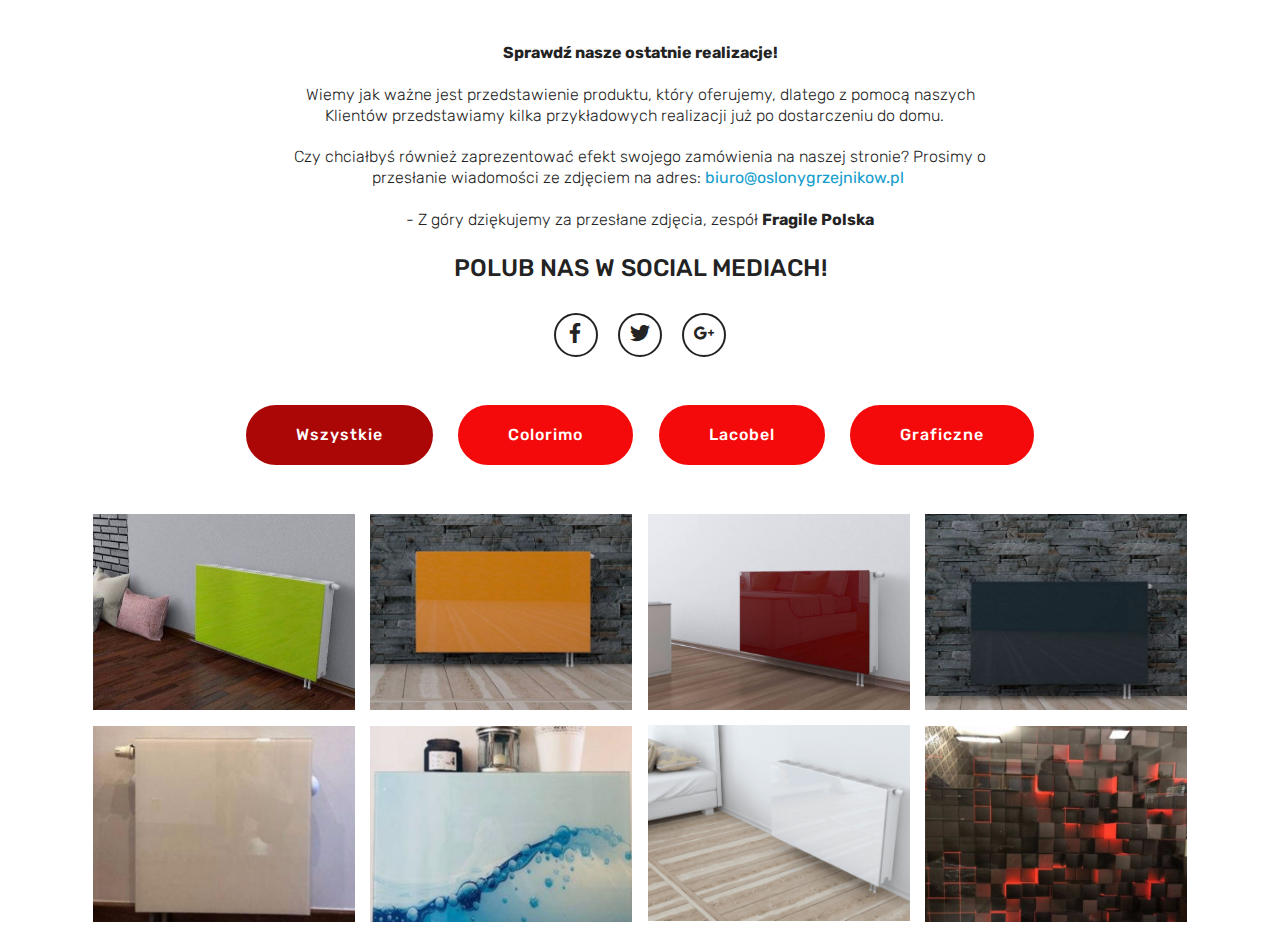
==== commit 3026cc6c: "create github pages" ====
--- a/page1.html
+++ b/page1.html
@@ -38,7 +38,7 @@
     </div>
 </section>
 
-<section class="engine"><a href="https://mobiri.se/x">free css templates</a></section><section class="cid-qWDPnxVMmJ" id="social-buttons1-17">
+<section class="engine"><a href="https://mobiri.se/i">free site creation software</a></section><section class="cid-qWDPnxVMmJ" id="social-buttons1-17">
     
     
 
@@ -73,7 +73,7 @@
     
 
     <div class="container">
-        <div><!-- Filter --><div class="mbr-gallery-filter container gallery-filter-active"><ul buttons="0"><li class="mbr-gallery-filter-all"><a class="btn btn-md btn-secondary active display-7" href="">Wszystkie</a></li></ul></div><!-- Gallery --><div class="mbr-gallery-row"><div class="mbr-gallery-layout-default"><div><div><div class="mbr-gallery-item mbr-gallery-item--p1" data-video-url="false" data-tags="Colorimo"><div href="#lb-gallery2-12" data-slide-to="0" data-toggle="modal"><img src="assets/images/727834601-1-1000x700-oslona-grzejnika-maskownica-na-grzejnik-szklo-colorimo-oraz-lacobel-katowice-rev001-1-644x361-481x361.jpg" alt="" title=""><span class="icon-focus"></span></div></div><div class="mbr-gallery-item mbr-gallery-item--p1" data-video-url="false" data-tags="Colorimo"><div href="#lb-gallery2-12" data-slide-to="1" data-toggle="modal"><img src="assets/images/727834601-7-1000x700-oslona-grzejnika-maskownica-na-grzejnik-szklo-colorimo-oraz-lacobel-rev001-999x495-565x424.jpg" alt="" title=""><span class="icon-focus"></span></div></div><div class="mbr-gallery-item mbr-gallery-item--p1" data-video-url="false" data-tags="Colorimo"><div href="#lb-gallery2-12" data-slide-to="2" data-toggle="modal"><img src="assets/images/wizualizacja-4-b-1000x563-750x562.jpg" alt="" title=""><span class="icon-focus"></span></div></div><div class="mbr-gallery-item mbr-gallery-item--p1" data-video-url="false" data-tags="Colorimo"><div href="#lb-gallery2-12" data-slide-to="3" data-toggle="modal"><img src="assets/images/727834601-8-1000x700-oslona-grzejnika-maskownica-na-grzejnik-szklo-colorimo-oraz-lacobel-rev001-1-999x496-661x496.jpg" alt="" title=""><span class="icon-focus"></span></div></div><div class="mbr-gallery-item mbr-gallery-item--p1" data-video-url="false" data-tags="Colorimo"><div href="#lb-gallery2-12" data-slide-to="4" data-toggle="modal"><img src="assets/images/whitess-762x415-553x415.png" alt="" title=""><span class="icon-focus"></span></div></div><div class="mbr-gallery-item mbr-gallery-item--p1" data-video-url="false" data-tags="Lacobel, Graficzne"><div href="#lb-gallery2-12" data-slide-to="5" data-toggle="modal"><img src="assets/images/727834601-4-1000x700-oslona-grzejnika-maskownica-na-grzejnik-szklo-colorimo-oraz-lacobel-uslugi-i-firmy-rev001-1-614x461-614x460.jpg" alt="" title=""><span class="icon-focus"></span></div></div><div class="mbr-gallery-item mbr-gallery-item--p1" data-video-url="false" data-tags="Graficzne, Lacobel"><div href="#lb-gallery2-12" data-slide-to="6" data-toggle="modal"><img src="assets/images/727834601-3-1000x700-oslona-grzejnika-maskownica-na-grzejnik-szklo-colorimo-oraz-lacobel-meble-na-wymiar-rev001-1-327x461-326x245.jpg" alt="" title=""><span class="icon-focus"></span></div></div><div class="mbr-gallery-item mbr-gallery-item--p1" data-video-url="false" data-tags="Lacobel"><div href="#lb-gallery2-12" data-slide-to="7" data-toggle="modal"><img src="assets/images/727834601-2-1000x700-oslona-grzejnika-maskownica-na-grzejnik-szklo-colorimo-oraz-lacobel-dodaj-zdjecia-rev001-2-347x461-338x253.jpg" alt="" title=""><span class="icon-focus"></span></div></div></div></div><div class="clearfix"></div></div></div><!-- Lightbox --><div data-app-prevent-settings="" class="mbr-slider modal fade carousel slide" tabindex="-1" data-keyboard="true" data-interval="false" id="lb-gallery2-12"><div class="modal-dialog"><div class="modal-content"><div class="modal-body"><ol class="carousel-indicators"><li data-app-prevent-settings="" data-target="#lb-gallery2-12" data-slide-to="0"></li><li data-app-prevent-settings="" data-target="#lb-gallery2-12" data-slide-to="1"></li><li data-app-prevent-settings="" data-target="#lb-gallery2-12" data-slide-to="2"></li><li data-app-prevent-settings="" data-target="#lb-gallery2-12" data-slide-to="3"></li><li data-app-prevent-settings="" data-target="#lb-gallery2-12" data-slide-to="4"></li><li data-app-prevent-settings="" data-target="#lb-gallery2-12" data-slide-to="5"></li><li data-app-prevent-settings="" data-target="#lb-gallery2-12" data-slide-to="6"></li><li data-app-prevent-settings="" data-target="#lb-gallery2-12" class=" active" data-slide-to="7"></li></ol><div class="carousel-inner"><div class="carousel-item"><img src="assets/images/727834601-1-1000x700-oslona-grzejnika-maskownica-na-grzejnik-szklo-colorimo-oraz-lacobel-katowice-rev001-1-644x361.jpg" alt="" title=""></div><div class="carousel-item"><img src="assets/images/727834601-7-1000x700-oslona-grzejnika-maskownica-na-grzejnik-szklo-colorimo-oraz-lacobel-rev001-999x495.jpg" alt="" title=""></div><div class="carousel-item"><img src="assets/images/wizualizacja-4-b-1000x563.jpg" alt="" title=""></div><div class="carousel-item"><img src="assets/images/727834601-8-1000x700-oslona-grzejnika-maskownica-na-grzejnik-szklo-colorimo-oraz-lacobel-rev001-1-999x496.jpg" alt="" title=""></div><div class="carousel-item"><img src="assets/images/whitess-762x415.png" alt="" title=""></div><div class="carousel-item"><img src="assets/images/727834601-4-1000x700-oslona-grzejnika-maskownica-na-grzejnik-szklo-colorimo-oraz-lacobel-uslugi-i-firmy-rev001-1-614x461.jpg" alt="" title=""></div><div class="carousel-item"><img src="assets/images/727834601-3-1000x700-oslona-grzejnika-maskownica-na-grzejnik-szklo-colorimo-oraz-lacobel-meble-na-wymiar-rev001-1-327x461.jpg" alt="" title=""></div><div class="carousel-item active"><img src="assets/images/727834601-2-1000x700-oslona-grzejnika-maskownica-na-grzejnik-szklo-colorimo-oraz-lacobel-dodaj-zdjecia-rev001-2-347x461.jpg" alt="" title=""></div></div><a class="carousel-control carousel-control-prev" role="button" data-slide="prev" href="#lb-gallery2-12"><span class="mbri-left mbr-iconfont" aria-hidden="true"></span><span class="sr-only">Previous</span></a><a class="carousel-control carousel-control-next" role="button" data-slide="next" href="#lb-gallery2-12"><span class="mbri-right mbr-iconfont" aria-hidden="true"></span><span class="sr-only">Next</span></a><a class="close" href="#" role="button" data-dismiss="modal"><span class="sr-only">Close</span></a></div></div></div></div></div>
+        <div><!-- Filter --><div class="mbr-gallery-filter container gallery-filter-active"><ul buttons="0"><li class="mbr-gallery-filter-all"><a class="btn btn-md btn-secondary active display-7" href="">Wszystkie</a></li></ul></div><!-- Gallery --><div class="mbr-gallery-row"><div class="mbr-gallery-layout-default"><div><div><div class="mbr-gallery-item mbr-gallery-item--p1" data-video-url="false" data-tags="Colorimo"><div href="#lb-gallery2-12" data-slide-to="0" data-toggle="modal"><img src="assets/images/727834601-1-1000x700-oslona-grzejnika-maskownica-na-grzejnik-szklo-colorimo-oraz-lacobel-katowice-rev001-1-644x361-481x361.jpg" alt="" title=""><span class="icon-focus"></span></div></div><div class="mbr-gallery-item mbr-gallery-item--p1" data-video-url="false" data-tags="Colorimo"><div href="#lb-gallery2-12" data-slide-to="1" data-toggle="modal"><img src="assets/images/727834601-7-1000x700-oslona-grzejnika-maskownica-na-grzejnik-szklo-colorimo-oraz-lacobel-rev001-999x495-565x424.jpg" alt="" title=""><span class="icon-focus"></span></div></div><div class="mbr-gallery-item mbr-gallery-item--p1" data-video-url="false" data-tags="Colorimo"><div href="#lb-gallery2-12" data-slide-to="2" data-toggle="modal"><img src="assets/images/wizualizacja-4-b-1000x563-750x562.jpg" alt="" title=""><span class="icon-focus"></span></div></div><div class="mbr-gallery-item mbr-gallery-item--p1" data-video-url="false" data-tags="Colorimo"><div href="#lb-gallery2-12" data-slide-to="3" data-toggle="modal"><img src="assets/images/727834601-8-1000x700-oslona-grzejnika-maskownica-na-grzejnik-szklo-colorimo-oraz-lacobel-rev001-2-999x496-556x417.jpg" alt="" title=""><span class="icon-focus"></span></div></div><div class="mbr-gallery-item mbr-gallery-item--p1" data-video-url="false" data-tags="Colorimo"><div href="#lb-gallery2-12" data-slide-to="4" data-toggle="modal"><img src="assets/images/whitess-762x415-553x415.png" alt="" title=""><span class="icon-focus"></span></div></div><div class="mbr-gallery-item mbr-gallery-item--p1" data-video-url="false" data-tags="Lacobel, Graficzne"><div href="#lb-gallery2-12" data-slide-to="5" data-toggle="modal"><img src="assets/images/727834601-4-1000x700-oslona-grzejnika-maskownica-na-grzejnik-szklo-colorimo-oraz-lacobel-uslugi-i-firmy-rev001-1-614x461-614x460.jpg" alt="" title=""><span class="icon-focus"></span></div></div><div class="mbr-gallery-item mbr-gallery-item--p1" data-video-url="false" data-tags="Graficzne, Lacobel"><div href="#lb-gallery2-12" data-slide-to="6" data-toggle="modal"><img src="assets/images/727834601-3-1000x700-oslona-grzejnika-maskownica-na-grzejnik-szklo-colorimo-oraz-lacobel-meble-na-wymiar-rev001-1-327x461-326x245.jpg" alt="" title=""><span class="icon-focus"></span></div></div><div class="mbr-gallery-item mbr-gallery-item--p1" data-video-url="false" data-tags="Lacobel"><div href="#lb-gallery2-12" data-slide-to="7" data-toggle="modal"><img src="assets/images/727834601-2-1000x700-oslona-grzejnika-maskownica-na-grzejnik-szklo-colorimo-oraz-lacobel-dodaj-zdjecia-rev001-2-347x461-338x253.jpg" alt="" title=""><span class="icon-focus"></span></div></div></div></div><div class="clearfix"></div></div></div><!-- Lightbox --><div data-app-prevent-settings="" class="mbr-slider modal fade carousel slide" tabindex="-1" data-keyboard="true" data-interval="false" id="lb-gallery2-12"><div class="modal-dialog"><div class="modal-content"><div class="modal-body"><ol class="carousel-indicators"><li data-app-prevent-settings="" data-target="#lb-gallery2-12" data-slide-to="0"></li><li data-app-prevent-settings="" data-target="#lb-gallery2-12" data-slide-to="1"></li><li data-app-prevent-settings="" data-target="#lb-gallery2-12" data-slide-to="2"></li><li data-app-prevent-settings="" data-target="#lb-gallery2-12" class=" active" data-slide-to="3"></li><li data-app-prevent-settings="" data-target="#lb-gallery2-12" data-slide-to="4"></li><li data-app-prevent-settings="" data-target="#lb-gallery2-12" data-slide-to="5"></li><li data-app-prevent-settings="" data-target="#lb-gallery2-12" data-slide-to="6"></li><li data-app-prevent-settings="" data-target="#lb-gallery2-12" data-slide-to="7"></li></ol><div class="carousel-inner"><div class="carousel-item"><img src="assets/images/727834601-1-1000x700-oslona-grzejnika-maskownica-na-grzejnik-szklo-colorimo-oraz-lacobel-katowice-rev001-1-644x361.jpg" alt="" title=""></div><div class="carousel-item"><img src="assets/images/727834601-7-1000x700-oslona-grzejnika-maskownica-na-grzejnik-szklo-colorimo-oraz-lacobel-rev001-999x495.jpg" alt="" title=""></div><div class="carousel-item"><img src="assets/images/wizualizacja-4-b-1000x563.jpg" alt="" title=""></div><div class="carousel-item active"><img src="assets/images/727834601-8-1000x700-oslona-grzejnika-maskownica-na-grzejnik-szklo-colorimo-oraz-lacobel-rev001-2-999x496.jpg" alt="" title=""></div><div class="carousel-item"><img src="assets/images/whitess-762x415.png" alt="" title=""></div><div class="carousel-item"><img src="assets/images/727834601-4-1000x700-oslona-grzejnika-maskownica-na-grzejnik-szklo-colorimo-oraz-lacobel-uslugi-i-firmy-rev001-1-614x461.jpg" alt="" title=""></div><div class="carousel-item"><img src="assets/images/727834601-3-1000x700-oslona-grzejnika-maskownica-na-grzejnik-szklo-colorimo-oraz-lacobel-meble-na-wymiar-rev001-1-327x461.jpg" alt="" title=""></div><div class="carousel-item"><img src="assets/images/727834601-2-1000x700-oslona-grzejnika-maskownica-na-grzejnik-szklo-colorimo-oraz-lacobel-dodaj-zdjecia-rev001-2-347x461.jpg" alt="" title=""></div></div><a class="carousel-control carousel-control-prev" role="button" data-slide="prev" href="#lb-gallery2-12"><span class="mbri-left mbr-iconfont" aria-hidden="true"></span><span class="sr-only">Previous</span></a><a class="carousel-control carousel-control-next" role="button" data-slide="next" href="#lb-gallery2-12"><span class="mbri-right mbr-iconfont" aria-hidden="true"></span><span class="sr-only">Next</span></a><a class="close" href="#" role="button" data-dismiss="modal"><span class="sr-only">Close</span></a></div></div></div></div></div>
     </div>
 
 </section>
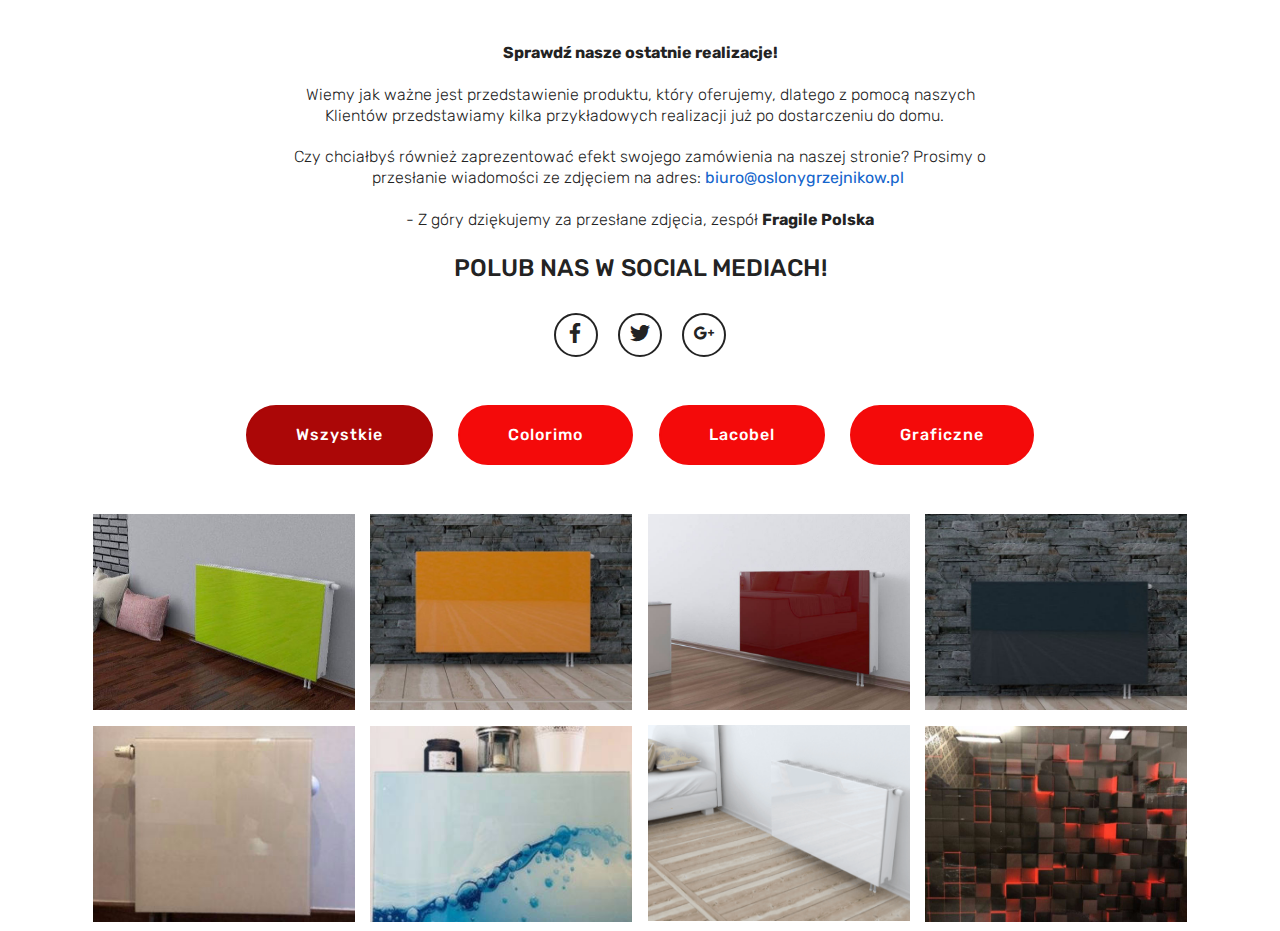
==== commit 0916d428: "create github pages" ====
--- a/page1.html
+++ b/page1.html
@@ -14,6 +14,7 @@
   <link rel="stylesheet" href="assets/bootstrap/css/bootstrap.min.css">
   <link rel="stylesheet" href="assets/bootstrap/css/bootstrap-grid.min.css">
   <link rel="stylesheet" href="assets/bootstrap/css/bootstrap-reboot.min.css">
+  <link rel="stylesheet" href="assets/animatecss/animate.min.css">
   <link rel="stylesheet" href="assets/socicon/css/styles.css">
   <link rel="stylesheet" href="assets/theme/css/style.css">
   <link rel="stylesheet" href="assets/gallery/style.css">
@@ -38,7 +39,7 @@
     </div>
 </section>
 
-<section class="engine"><a href="https://mobiri.se/i">free site creation software</a></section><section class="cid-qWDPnxVMmJ" id="social-buttons1-17">
+<section class="engine"><a href="https://mobiri.se/y">free html website templates</a></section><section class="cid-qWDPnxVMmJ" id="social-buttons1-17">
     
     
 
@@ -84,16 +85,18 @@
   <script src="assets/tether/tether.min.js"></script>
   <script src="assets/bootstrap/js/bootstrap.min.js"></script>
   <script src="assets/smoothscroll/smooth-scroll.js"></script>
+  <script src="assets/viewportchecker/jquery.viewportchecker.js"></script>
   <script src="assets/sociallikes/social-likes.js"></script>
+  <script src="assets/bootstrapcarouselswipe/bootstrap-carousel-swipe.js"></script>
+  <script src="assets/vimeoplayer/jquery.mb.vimeo_player.js"></script>
   <script src="assets/masonry/masonry.pkgd.min.js"></script>
   <script src="assets/imagesloaded/imagesloaded.pkgd.min.js"></script>
-  <script src="assets/vimeoplayer/jquery.mb.vimeo_player.js"></script>
-  <script src="assets/bootstrapcarouselswipe/bootstrap-carousel-swipe.js"></script>
   <script src="assets/theme/js/script.js"></script>
   <script src="assets/gallery/player.min.js"></script>
   <script src="assets/gallery/script.js"></script>
   <script src="assets/slidervideo/script.js"></script>
   
   
-</body>
+  <input name="animation" type="hidden">
+  </body>
 </html>--- a/assets/mobirise/css/mbr-additional.css
+++ b/assets/mobirise/css/mbr-additional.css
@@ -129,10 +129,10 @@
   border-radius: 3px;
 }
 .bg-primary {
+  background-color: #1465cc !important;
+}
+.bg-success {
   background-color: #149dcc !important;
-}
-.bg-success {
-  background-color: #f7ed4a !important;
 }
 .bg-info {
   background-color: #82786e !important;
@@ -145,8 +145,8 @@
 }
 .btn-primary,
 .btn-primary:active {
-  background-color: #149dcc !important;
-  border-color: #149dcc !important;
+  background-color: #1465cc !important;
+  border-color: #1465cc !important;
   color: #ffffff !important;
 }
 .btn-primary:hover,
@@ -154,14 +154,14 @@
 .btn-primary.focus,
 .btn-primary.active {
   color: #ffffff !important;
-  background-color: #0d6786 !important;
-  border-color: #0d6786 !important;
+  background-color: #0d4386 !important;
+  border-color: #0d4386 !important;
 }
 .btn-primary.disabled,
 .btn-primary:disabled {
   color: #ffffff !important;
-  background-color: #0d6786 !important;
-  border-color: #0d6786 !important;
+  background-color: #0d4386 !important;
+  border-color: #0d4386 !important;
 }
 .btn-secondary,
 .btn-secondary:active {
@@ -205,23 +205,23 @@
 }
 .btn-success,
 .btn-success:active {
-  background-color: #f7ed4a !important;
-  border-color: #f7ed4a !important;
-  color: #3f3c03 !important;
+  background-color: #149dcc !important;
+  border-color: #149dcc !important;
+  color: #ffffff !important;
 }
 .btn-success:hover,
 .btn-success:focus,
 .btn-success.focus,
 .btn-success.active {
-  color: #3f3c03 !important;
-  background-color: #eadd0a !important;
-  border-color: #eadd0a !important;
+  color: #ffffff !important;
+  background-color: #0d6786 !important;
+  border-color: #0d6786 !important;
 }
 .btn-success.disabled,
 .btn-success:disabled {
-  color: #3f3c03 !important;
-  background-color: #eadd0a !important;
-  border-color: #eadd0a !important;
+  color: #ffffff !important;
+  background-color: #0d6786 !important;
+  border-color: #0d6786 !important;
 }
 .btn-warning,
 .btn-warning:active {
@@ -309,22 +309,22 @@
 .btn-primary-outline,
 .btn-primary-outline:active {
   background: none;
-  border-color: #0b566f;
-  color: #0b566f;
+  border-color: #0b376f;
+  color: #0b376f;
 }
 .btn-primary-outline:hover,
 .btn-primary-outline:focus,
 .btn-primary-outline.focus,
 .btn-primary-outline.active {
   color: #ffffff;
-  background-color: #149dcc;
-  border-color: #149dcc;
+  background-color: #1465cc;
+  border-color: #1465cc;
 }
 .btn-primary-outline.disabled,
 .btn-primary-outline:disabled {
   color: #ffffff !important;
-  background-color: #149dcc !important;
-  border-color: #149dcc !important;
+  background-color: #1465cc !important;
+  border-color: #1465cc !important;
 }
 .btn-secondary-outline,
 .btn-secondary-outline:active {
@@ -369,22 +369,22 @@
 .btn-success-outline,
 .btn-success-outline:active {
   background: none;
-  border-color: #d2c609;
-  color: #d2c609;
+  border-color: #0b566f;
+  color: #0b566f;
 }
 .btn-success-outline:hover,
 .btn-success-outline:focus,
 .btn-success-outline.focus,
 .btn-success-outline.active {
-  color: #3f3c03;
-  background-color: #f7ed4a;
-  border-color: #f7ed4a;
+  color: #ffffff;
+  background-color: #149dcc;
+  border-color: #149dcc;
 }
 .btn-success-outline.disabled,
 .btn-success-outline:disabled {
-  color: #3f3c03 !important;
-  background-color: #f7ed4a !important;
-  border-color: #f7ed4a !important;
+  color: #ffffff !important;
+  background-color: #149dcc !important;
+  border-color: #149dcc !important;
 }
 .btn-warning-outline,
 .btn-warning-outline:active {
@@ -461,13 +461,13 @@
   border-color: #ffffff;
 }
 .text-primary {
-  color: #149dcc !important;
+  color: #1465cc !important;
 }
 .text-secondary {
   color: #f40a0a !important;
 }
 .text-success {
-  color: #f7ed4a !important;
+  color: #149dcc !important;
 }
 .text-info {
   color: #82786e !important;
@@ -486,7 +486,7 @@
 }
 a.text-primary:hover,
 a.text-primary:focus {
-  color: #0b566f !important;
+  color: #0b376f !important;
 }
 a.text-secondary:hover,
 a.text-secondary:focus {
@@ -494,7 +494,7 @@
 }
 a.text-success:hover,
 a.text-success:focus {
-  color: #d2c609 !important;
+  color: #0b566f !important;
 }
 a.text-info:hover,
 a.text-info:focus {
@@ -544,8 +544,8 @@
   border-radius: 100px !important;
 }
 .mbr-gallery-filter li.active .btn {
-  background-color: #149dcc;
-  border-color: #149dcc;
+  background-color: #1465cc;
+  border-color: #1465cc;
   color: #ffffff;
 }
 .mbr-gallery-filter li.active .btn:focus {
@@ -562,15 +562,15 @@
 }
 a,
 a:hover {
-  color: #149dcc;
+  color: #1465cc;
 }
 .mbr-plan-header.bg-primary .mbr-plan-subtitle,
 .mbr-plan-header.bg-primary .mbr-plan-price-desc {
-  color: #b4e6f8;
+  color: #b4d2f8;
 }
 .mbr-plan-header.bg-success .mbr-plan-subtitle,
 .mbr-plan-header.bg-success .mbr-plan-price-desc {
-  color: #ffffff;
+  color: #b4e6f8;
 }
 .mbr-plan-header.bg-info .mbr-plan-subtitle,
 .mbr-plan-header.bg-info .mbr-plan-price-desc {
@@ -684,7 +684,7 @@
   padding: 10px 0 10px 20px;
   font-size: 1.09rem;
   position: relative;
-  border-color: #149dcc;
+  border-color: #1465cc;
   border-width: 3px;
 }
 ul,
@@ -772,7 +772,7 @@
   text-align: center;
   position: relative;
   border: 2px solid #c0a375;
-  border-color: #149dcc;
+  border-color: #1465cc;
   color: #232323;
   cursor: pointer;
 }
@@ -783,7 +783,7 @@
 }
 .btn-social:hover {
   color: #fff;
-  background: #149dcc;
+  background: #1465cc;
 }
 .btn-social + .btn {
   margin-left: .1rem;
@@ -791,11 +791,11 @@
 /* Footer */
 .mbr-footer-content li::before,
 .mbr-footer .mbr-contacts li::before {
-  background: #149dcc;
+  background: #1465cc;
 }
 .mbr-footer-content li a:hover,
 .mbr-footer .mbr-contacts li a:hover {
-  color: #149dcc;
+  color: #1465cc;
 }
 .footer3 input[type="email"],
 .footer4 input[type="email"] {
@@ -1609,6 +1609,7 @@
 }
 .cid-qWArgfiCGj .mbr-section-subtitle {
   color: #232323;
+  text-align: center;
 }
 .cid-qWArgfiCGj .mbr-section-subtitle DIV {
   color: #232323;
@@ -1698,3 +1699,63 @@
   -webkit-transition: 0.2s background ease-in-out;
   transition: 0.2s background ease-in-out;
 }
+.cid-qWF9eYyos4 {
+  padding-top: 45px;
+  padding-bottom: 0px;
+  background-color: #ffffff;
+}
+.cid-qWF9eYyos4 .mbr-section-subtitle {
+  color: #232323;
+}
+.cid-qWFg84P2bc {
+  padding-top: 0px;
+  padding-bottom: 0px;
+  background-color: #ffffff;
+}
+.cid-qWFajSgaro {
+  padding-top: 15px;
+  padding-bottom: 60px;
+  background-color: #ffffff;
+  position: relative;
+}
+.cid-qWFajSgaro p {
+  color: #767676;
+}
+.cid-qWFajSgaro .card {
+  border-radius: 0px;
+  margin-bottom: -1px;
+}
+.cid-qWFajSgaro .card .card-header {
+  border-radius: 0px;
+  border: 0px;
+  padding: 0;
+}
+.cid-qWFajSgaro .card .card-header a.panel-title {
+  margin-bottom: 0;
+  margin-top: -1px;
+  font-weight: 500;
+  font-style: normal;
+  display: block;
+  text-decoration: none !important;
+  line-height: normal;
+}
+.cid-qWFajSgaro .card .card-header a.panel-title:focus {
+  text-decoration: none !important;
+}
+.cid-qWFajSgaro .card .card-header a.panel-title h4 {
+  border: 1px solid #dfdfdf;
+  padding: 1.3rem 2rem;
+  margin-bottom: 0;
+}
+.cid-qWFajSgaro .card .card-header a.panel-title h4 .sign {
+  padding-right: 1rem;
+}
+.cid-qWFajSgaro H2 {
+  color: #232323;
+}
+.cid-qWFajSgaro P {
+  color: #232323;
+}
+.cid-qWFajSgaro H4 {
+  color: #000000;
+}
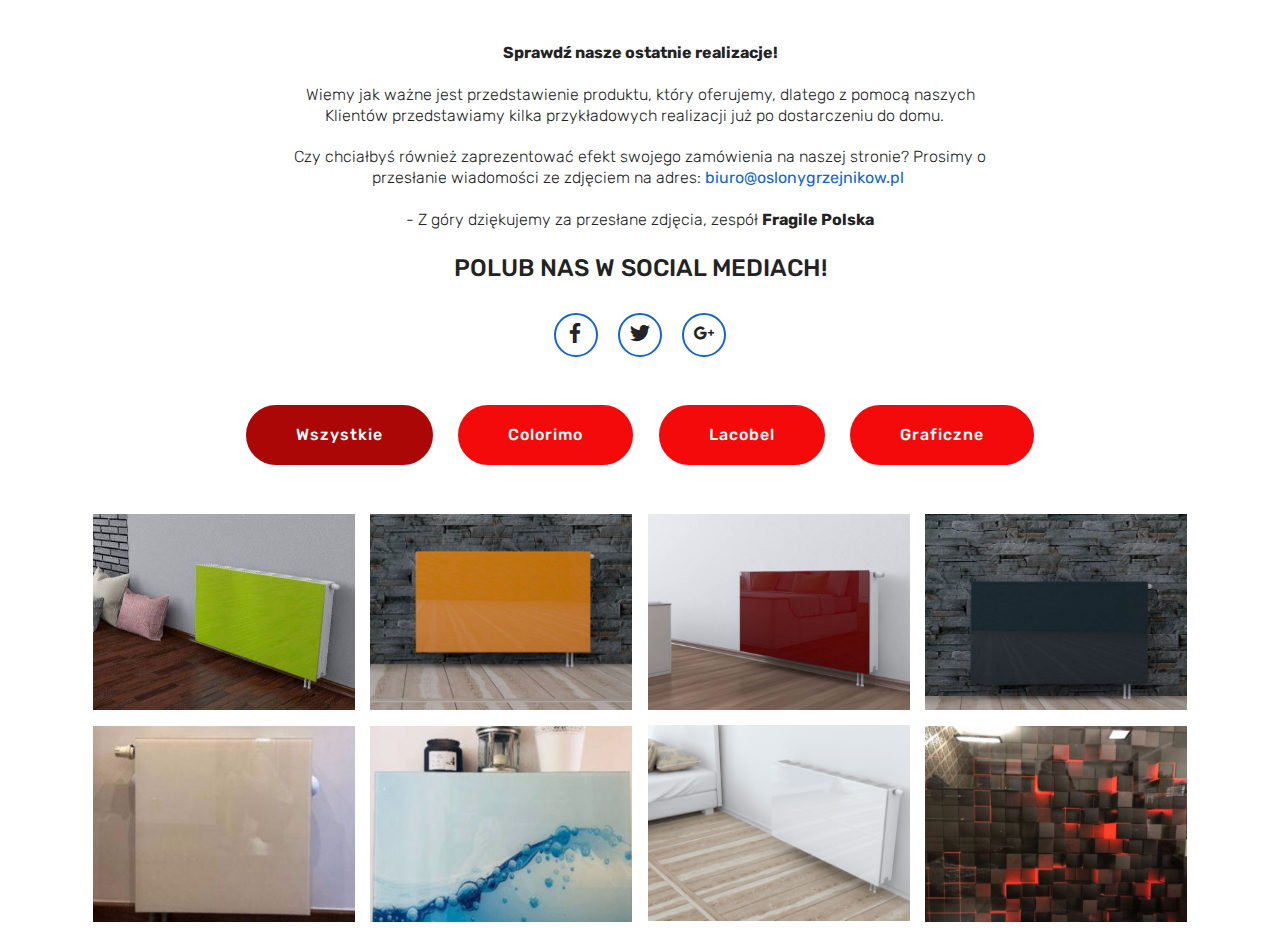
==== commit 148ff9a5: "create github pages" ====
--- a/page1.html
+++ b/page1.html
@@ -39,7 +39,7 @@
     </div>
 </section>
 
-<section class="engine"><a href="https://mobiri.se/y">free html website templates</a></section><section class="cid-qWDPnxVMmJ" id="social-buttons1-17">
+<section class="engine"><a href="https://mobiri.se/e">how to make your own site</a></section><section class="cid-qWDPnxVMmJ" id="social-buttons1-17">
     
     
 
--- a/assets/mobirise/css/mbr-additional.css
+++ b/assets/mobirise/css/mbr-additional.css
@@ -1624,10 +1624,10 @@
   line-height: 44px;
 }
 .cid-qWDPnxVMmJ .btn-social {
-  border-color: #232323;
+  border-color: #1465cc;
 }
 .cid-qWDPnxVMmJ .btn-social:hover {
-  background: #232323;
+  background: #1465cc;
 }
 .cid-qWDPnxVMmJ .btn-social:hover i.socicon {
   color: #ffffff !important;
@@ -1707,10 +1707,28 @@
 .cid-qWF9eYyos4 .mbr-section-subtitle {
   color: #232323;
 }
-.cid-qWFg84P2bc {
+.cid-qWFndzk8CO {
   padding-top: 0px;
   padding-bottom: 0px;
   background-color: #ffffff;
+}
+.cid-qWFndzk8CO [class^="socicon-"]:before,
+.cid-qWFndzk8CO [class*=" socicon-"]:before {
+  line-height: 44px;
+}
+.cid-qWFndzk8CO .btn-social {
+  border-color: #1465cc;
+}
+.cid-qWFndzk8CO .btn-social:hover {
+  background: #1465cc;
+}
+.cid-qWFndzk8CO .btn-social:hover i.socicon {
+  color: #ffffff !important;
+}
+@media (max-width: 767px) {
+  .cid-qWFndzk8CO .btn {
+    font-size: 20px !important;
+  }
 }
 .cid-qWFajSgaro {
   padding-top: 15px;
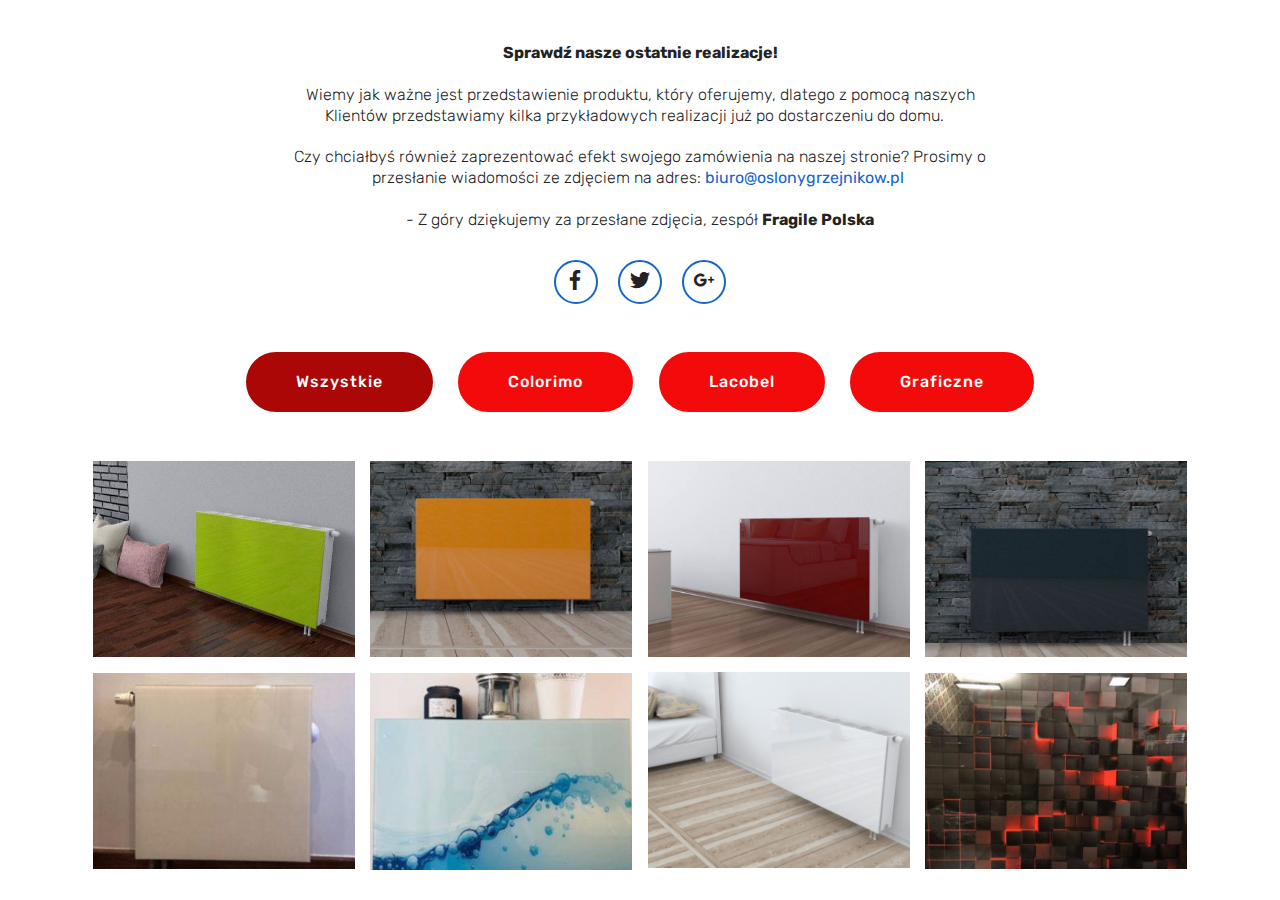
==== commit 152e6cc9: "create github pages" ====
--- a/page1.html
+++ b/page1.html
@@ -39,7 +39,7 @@
     </div>
 </section>
 
-<section class="engine"><a href="https://mobiri.se/e">how to make your own site</a></section><section class="cid-qWDPnxVMmJ" id="social-buttons1-17">
+<section class="engine"><a href="https://mobiri.se/h">create a web page for free</a></section><section class="cid-qWDPnxVMmJ" id="social-buttons1-17">
     
     
 
@@ -48,7 +48,7 @@
     <div class="container">
         <div class="media-container-row">
             <div class="col-md-8 align-center">
-                <h2 class="pb-3 mbr-section-title mbr-fonts-style display-5">POLUB NAS W SOCIAL MEDIACH!</h2>
+                
                 <div>
                     <div class="mbr-social-likes" data-counters="false">
                         <span class="btn btn-social facebook mx-2" title="Udostępnij łącze na Facebooku">
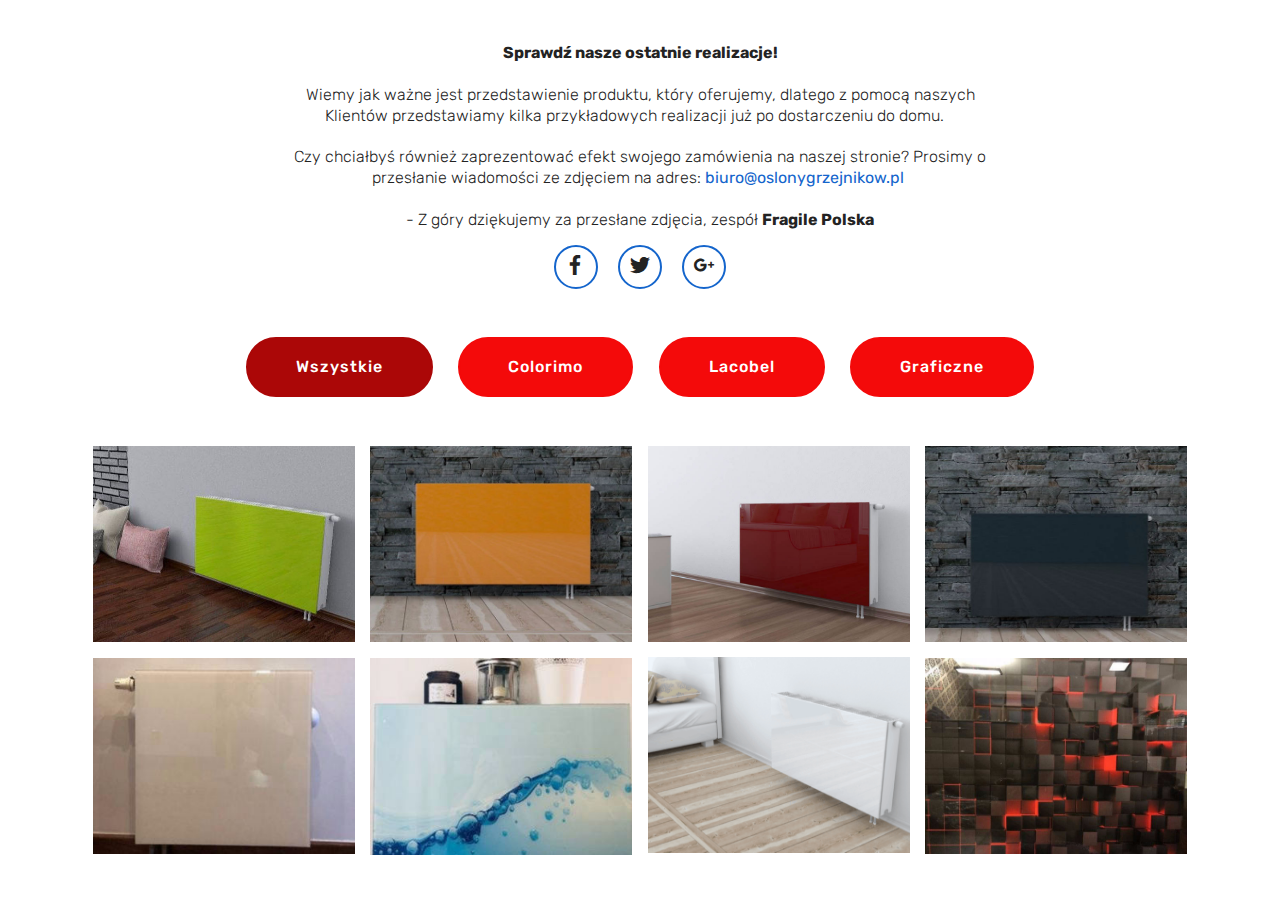
==== commit 5279d77a: "create github pages" ====
--- a/page1.html
+++ b/page1.html
@@ -39,7 +39,7 @@
     </div>
 </section>
 
-<section class="engine"><a href="https://mobiri.se/h">create a web page for free</a></section><section class="cid-qWDPnxVMmJ" id="social-buttons1-17">
+<section class="engine"><a href="https://mobiri.se">Mobirise</a></section><section class="cid-qWDPnxVMmJ" id="social-buttons1-17">
     
     
 
--- a/assets/mobirise/css/mbr-additional.css
+++ b/assets/mobirise/css/mbr-additional.css
@@ -1615,7 +1615,7 @@
   color: #232323;
 }
 .cid-qWDPnxVMmJ {
-  padding-top: 15px;
+  padding-top: 0px;
   padding-bottom: 0px;
   background-color: #ffffff;
 }
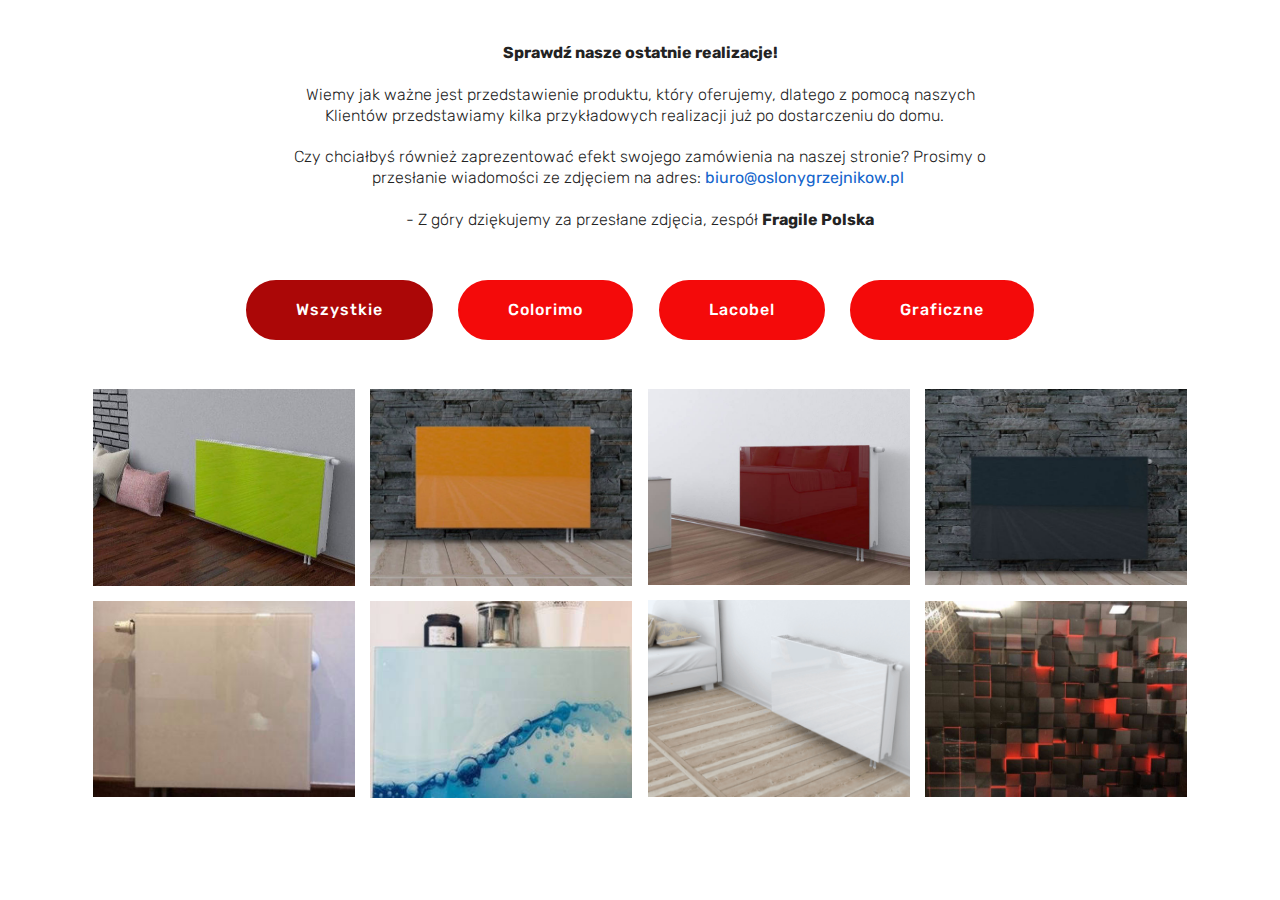
==== commit 03a72052: "create github pages" ====
--- a/page1.html
+++ b/page1.html
@@ -15,7 +15,6 @@
   <link rel="stylesheet" href="assets/bootstrap/css/bootstrap-grid.min.css">
   <link rel="stylesheet" href="assets/bootstrap/css/bootstrap-reboot.min.css">
   <link rel="stylesheet" href="assets/animatecss/animate.min.css">
-  <link rel="stylesheet" href="assets/socicon/css/styles.css">
   <link rel="stylesheet" href="assets/theme/css/style.css">
   <link rel="stylesheet" href="assets/gallery/style.css">
   <link rel="stylesheet" href="assets/mobirise/css/mbr-additional.css" type="text/css">
@@ -39,37 +38,7 @@
     </div>
 </section>
 
-<section class="engine"><a href="https://mobiri.se">Mobirise</a></section><section class="cid-qWDPnxVMmJ" id="social-buttons1-17">
-    
-    
-
-    
-
-    <div class="container">
-        <div class="media-container-row">
-            <div class="col-md-8 align-center">
-                
-                <div>
-                    <div class="mbr-social-likes" data-counters="false">
-                        <span class="btn btn-social facebook mx-2" title="Udostępnij łącze na Facebooku">
-                            <i class="socicon socicon-facebook"></i>
-                        </span>
-                        <span class="btn btn-social twitter mx-2" title="Udostępnij łącze na Twitterze">
-                            <i class="socicon socicon-twitter"></i>
-                        </span>
-                        <span class="btn btn-social plusone mx-2" title="Udostępnij łącze na Google+">
-                            <i class="socicon socicon-googleplus"></i>
-                        </span>
-                        
-                        
-                    </div>
-                </div>
-            </div>
-        </div>
-    </div>
-</section>
-
-<section class="mbr-gallery mbr-slider-carousel cid-qWDx7DOPC5" id="gallery2-12">
+<section class="engine"><a href="https://mobiri.se/q">responsive website templates</a></section><section class="mbr-gallery mbr-slider-carousel cid-qWDx7DOPC5" id="gallery2-12">
 
     
 
@@ -86,9 +55,8 @@
   <script src="assets/bootstrap/js/bootstrap.min.js"></script>
   <script src="assets/smoothscroll/smooth-scroll.js"></script>
   <script src="assets/viewportchecker/jquery.viewportchecker.js"></script>
-  <script src="assets/sociallikes/social-likes.js"></script>
+  <script src="assets/vimeoplayer/jquery.mb.vimeo_player.js"></script>
   <script src="assets/bootstrapcarouselswipe/bootstrap-carousel-swipe.js"></script>
-  <script src="assets/vimeoplayer/jquery.mb.vimeo_player.js"></script>
   <script src="assets/masonry/masonry.pkgd.min.js"></script>
   <script src="assets/imagesloaded/imagesloaded.pkgd.min.js"></script>
   <script src="assets/theme/js/script.js"></script>
--- a/assets/mobirise/css/mbr-additional.css
+++ b/assets/mobirise/css/mbr-additional.css
@@ -1614,29 +1614,6 @@
 .cid-qWArgfiCGj .mbr-section-subtitle DIV {
   color: #232323;
 }
-.cid-qWDPnxVMmJ {
-  padding-top: 0px;
-  padding-bottom: 0px;
-  background-color: #ffffff;
-}
-.cid-qWDPnxVMmJ [class^="socicon-"]:before,
-.cid-qWDPnxVMmJ [class*=" socicon-"]:before {
-  line-height: 44px;
-}
-.cid-qWDPnxVMmJ .btn-social {
-  border-color: #1465cc;
-}
-.cid-qWDPnxVMmJ .btn-social:hover {
-  background: #1465cc;
-}
-.cid-qWDPnxVMmJ .btn-social:hover i.socicon {
-  color: #ffffff !important;
-}
-@media (max-width: 767px) {
-  .cid-qWDPnxVMmJ .btn {
-    font-size: 20px !important;
-  }
-}
 .cid-qWDx7DOPC5 {
   padding-top: 0px;
   padding-bottom: 0px;
@@ -1777,3 +1754,41 @@
 .cid-qWFajSgaro H4 {
   color: #000000;
 }
+.cid-qWG8nBWPhm {
+  padding-top: 45px;
+  padding-bottom: 0px;
+  background-color: #ffffff;
+}
+.cid-qWG8nBWPhm .mbr-section-subtitle {
+  color: #767676;
+}
+.cid-qWGgSJJEU0 {
+  padding-top: 0px;
+  padding-bottom: 15px;
+  background-color: #ffffff;
+}
+.cid-qWGetEuTPq {
+  padding-top: 0px;
+  padding-bottom: 0px;
+  background-color: #fafafa;
+}
+.cid-qWGetEuTPq .testimonial-text {
+  font-style: italic;
+  color: #676767;
+  font-weight: 300;
+}
+.cid-qWGetEuTPq .mbr-author-name {
+  font-weight: bold;
+  color: #f40a0a;
+}
+.cid-qWGetEuTPq .mbr-author-desc {
+  color: #232;
+}
+.cid-qWGkPF8gSj {
+  padding-top: 30px;
+  padding-bottom: 15px;
+  background-color: #ffffff;
+}
+.cid-qWGkPF8gSj .mbr-section-subtitle {
+  color: #767676;
+}
